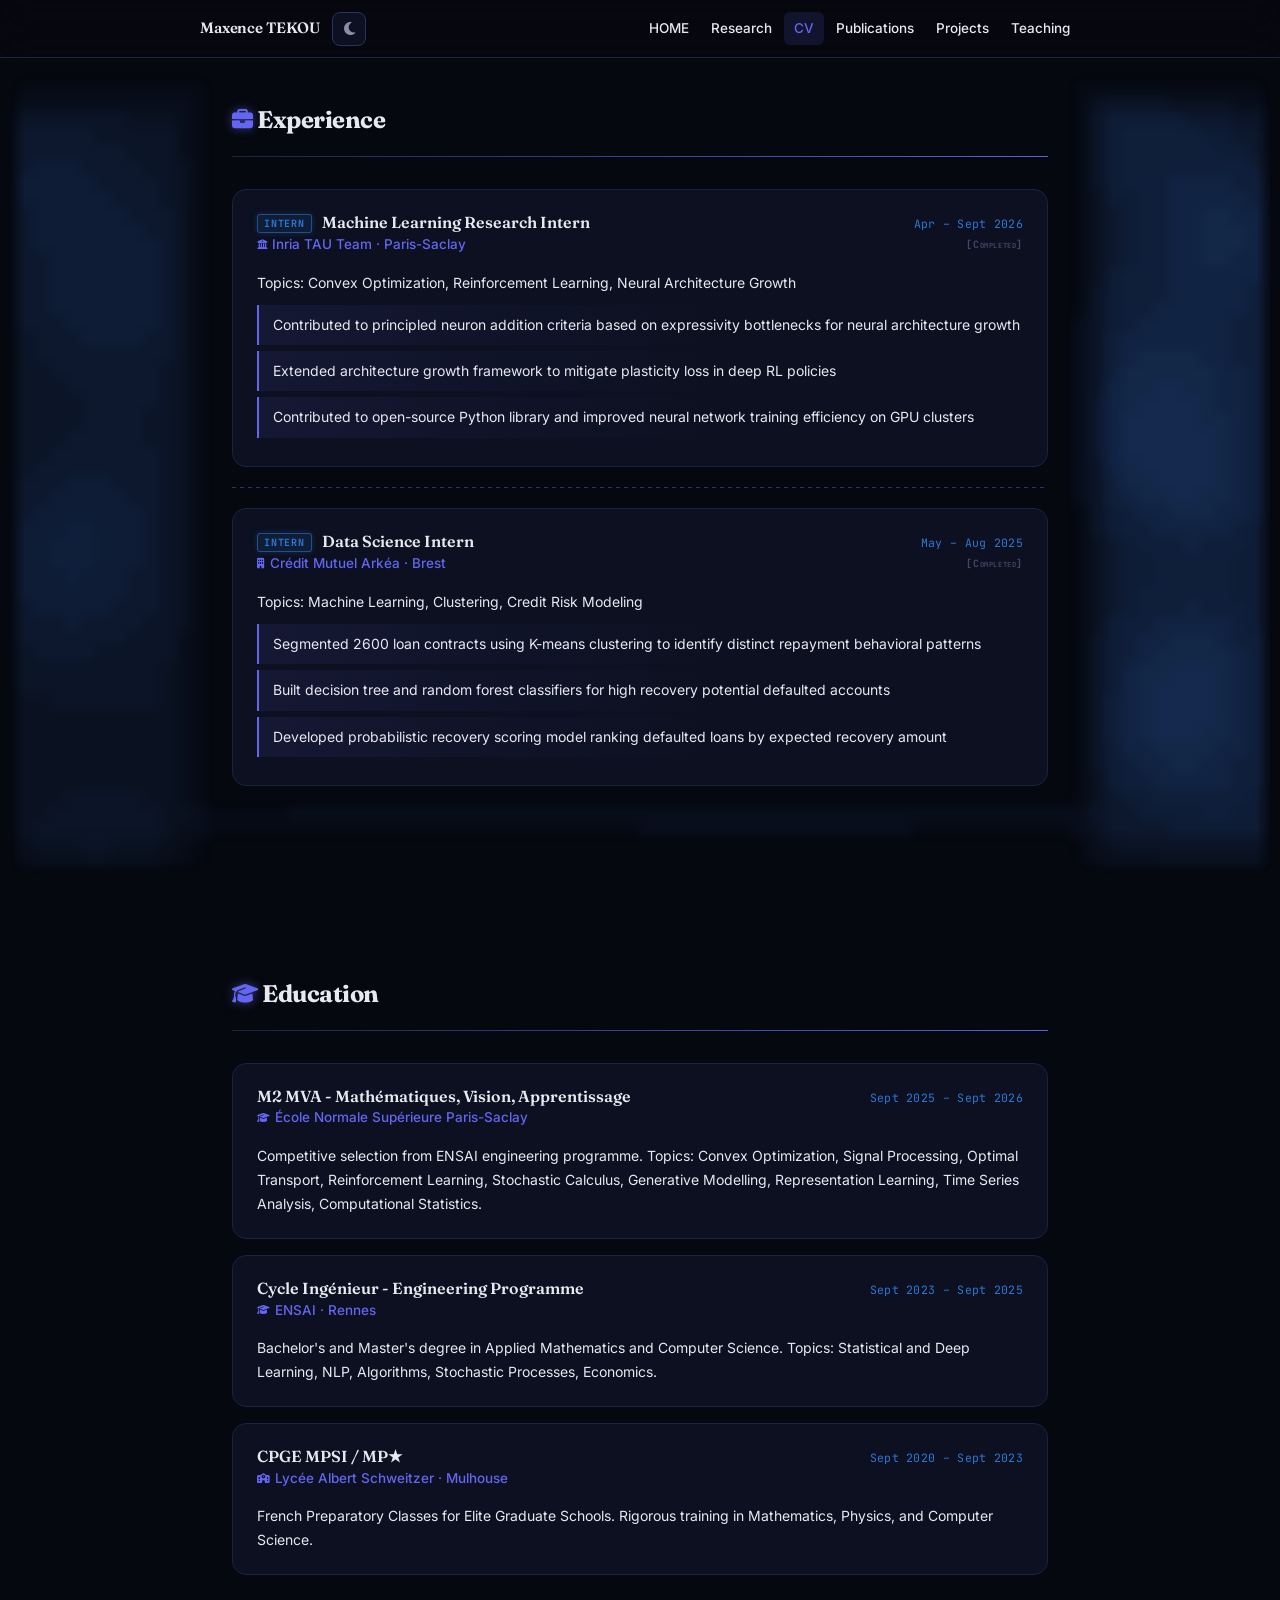
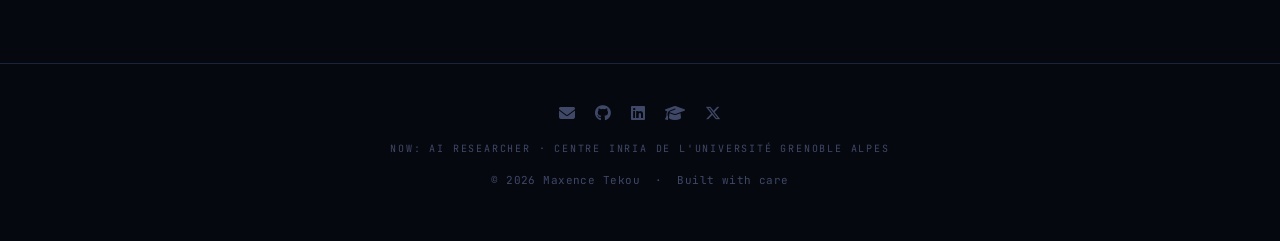
==== docs/cv.html @ ba1645d9 "update my personal website" ====
<!DOCTYPE html>
<html lang="en" data-theme="dark">

<head>
  <script>
    (function(){
      var saved = localStorage.getItem('theme') || 'dark';
      document.documentElement.setAttribute('data-theme', saved);
    })();
  </script>
  <meta charset="UTF-8">
  <meta name="viewport" content="width=device-width, initial-scale=1.0">
  <title>CV - Maxence TEKOU</title>

  <link rel="preconnect" href="https://fonts.googleapis.com">
  <link rel="preconnect" href="https://fonts.gstatic.com" crossorigin>
  <link href="https://fonts.googleapis.com/css2?family=Fraunces:opsz,wght@9..144,100..900&family=Inter:wght@300..700&family=Lora:ital,wght@0,400..700;1,400..700&family=JetBrains+Mono:wght@400;500&display=swap" rel="stylesheet">
  <link rel="stylesheet" href="https://cdnjs.cloudflare.com/ajax/libs/font-awesome/6.5.1/css/all.min.css">
  <link rel="stylesheet" href="styles.css">
</head>

<body>

  <div id="progress-bar"></div>
  <canvas id="bg-canvas"></canvas>

  <nav class="topnav">
    <div class="nav-left">
      <a href="index.html" class="nav-brand">Maxence TEKOU</a>
      <button id="theme-toggle" aria-label="Toggle theme">
        <i class="fa-solid fa-moon icon-moon"></i>
        <i class="fa-solid fa-sun  icon-sun"></i>
      </button>
    </div>
    <div class="nav-links">
      <a href="index.html">HOME</a>
      <a href="research.html">Research</a>
      <a href="cv.html">CV</a>
      <a href="publications.html">Publications</a>
      <!-- <a href="talks.html">Talks</a> -->
      <a href="projects.html">Projects</a>
      <a href="teaching.html">Teaching</a>
    </div>
  </nav>

  <div class="container">

    <!-- ===== Experience ===== -->
    <div class="page-header reveal">
      <div class="section-header">
        <h2><i class="fa-solid fa-briefcase fa-sm"></i> Experience</h2>
      </div>
    </div>

    <section>
      <div class="item reveal reveal-d1">
        <div class="item-header">
          <div>
            <div class="item-title"><span class="role-tag intern">Intern</span> Machine Learning Research Intern</div>
            <div class="item-subtitle"><i class="fa-solid fa-building-columns fa-xs"></i> Inria TAU Team · Paris-Saclay</div>
          </div>
          <div>
            <div class="item-date">Apr – Sept 2026</div>
            <div class="phase">[Completed]</div>
          </div>
        </div>
        <div class="item-description">
          Topics: Convex Optimization, Reinforcement Learning, Neural Architecture Growth
          <ul style="margin-top: 10px;">
            <li>Contributed to principled neuron addition criteria based on expressivity bottlenecks for neural architecture growth</li>
            <li>Extended architecture growth framework to mitigate plasticity loss in deep RL policies</li>
            <li>Contributed to open-source Python library and improved neural network training efficiency on GPU clusters</li>
          </ul>
        </div>
      </div>

      <div class="dashed-divider"></div>

      <div class="item reveal reveal-d2">
        <div class="item-header">
          <div>
            <div class="item-title"><span class="role-tag intern">Intern</span> Data Science Intern</div>
            <div class="item-subtitle"><i class="fa-solid fa-building fa-xs"></i> Crédit Mutuel Arkéa · Brest</div>
          </div>
          <div>
            <div class="item-date">May – Aug 2025</div>
            <div class="phase">[Completed]</div>
          </div>
        </div>
        <div class="item-description">
          Topics: Machine Learning, Clustering, Credit Risk Modeling
          <ul style="margin-top: 10px;">
            <li>Segmented 2600 loan contracts using K-means clustering to identify distinct repayment behavioral patterns</li>
            <li>Built decision tree and random forest classifiers for high recovery potential defaulted accounts</li>
            <li>Developed probabilistic recovery scoring model ranking defaulted loans by expected recovery amount</li>
          </ul>
        </div>
      </div>
    </section>

    <!-- ===== Education ===== -->
    <div class="page-header reveal" style="margin-top: 48px;">
      <div class="section-header">
        <h2><i class="fa-solid fa-graduation-cap fa-sm"></i> Education</h2>
      </div>
    </div>

    <section>
      <div class="item reveal reveal-d1">
        <div class="item-header">
          <div>
            <div class="item-title">M2 MVA - Mathématiques, Vision, Apprentissage</div>
            <div class="item-subtitle"><i class="fa-solid fa-graduation-cap fa-xs"></i> École Normale Supérieure Paris-Saclay</div>
          </div>
          <div class="item-date">Sept 2025 – Sept 2026</div>
        </div>
        <div class="item-description">
          Competitive selection from ENSAI engineering programme. Topics: Convex Optimization,
          Signal Processing, Optimal Transport, Reinforcement Learning, Stochastic Calculus,
          Generative Modelling, Representation Learning, Time Series Analysis, Computational Statistics.
        </div>
      </div>

      <div class="item reveal reveal-d2">
        <div class="item-header">
          <div>
            <div class="item-title">Cycle Ingénieur - Engineering Programme</div>
            <div class="item-subtitle"><i class="fa-solid fa-graduation-cap fa-xs"></i> ENSAI · Rennes</div>
          </div>
          <div class="item-date">Sept 2023 – Sept 2025</div>
        </div>
        <div class="item-description">
          Bachelor's and Master's degree in Applied Mathematics and Computer Science.
          Topics: Statistical and Deep Learning, NLP, Algorithms, Stochastic Processes, Economics.
        </div>
      </div>

      <div class="item reveal reveal-d3">
        <div class="item-header">
          <div>
            <div class="item-title">CPGE MPSI / MP★</div>
            <div class="item-subtitle"><i class="fa-solid fa-school fa-xs"></i> Lycée Albert Schweitzer · Mulhouse</div>
          </div>
          <div class="item-date">Sept 2020 – Sept 2023</div>
        </div>
        <div class="item-description">
          French Preparatory Classes for Elite Graduate Schools.
          Rigorous training in Mathematics, Physics, and Computer Science.
        </div>
      </div>
    </section>

  </div>

  <footer>
    <div class="footer-inner">
      <div class="footer-socials">
        <a href="mailto:tekoumax15@gmail.com" class="footer-social-link" title="Email"><i class="fa-solid fa-envelope"></i></a>
        <a href="https://github.com/maxencelebaron" target="_blank" class="footer-social-link" title="GitHub"><i class="fa-brands fa-github"></i></a>
        <a href="https://linkedin.com/in/pakomaxencetekou" target="_blank" class="footer-social-link" title="LinkedIn"><i class="fa-brands fa-linkedin"></i></a>
        <a href="https://scholar.google.com" target="_blank" class="footer-social-link" title="Scholar"><i class="fa-solid fa-graduation-cap"></i></a>
        <a href="https://x.com/MaxenceT6" target="_blank" class="footer-social-link" title="Twitter / X"><i class="fa-brands fa-x-twitter"></i></a>
      </div>
      <p class="footer-status">now: AI Researcher · Centre Inria de l'Université Grenoble Alpes</p>
      <p class="footer-copy">© 2026 Maxence Tekou &nbsp;·&nbsp; Built with care</p>
    </div>
  </footer>

  <script src="canvas.js"></script>
  <script src="shared.js"></script>
</body>
</html>
---- docs/styles.css ----
/* ===== RESET ===== */
*, *::before, *::after { margin: 0; padding: 0; box-sizing: border-box; }
html { scroll-behavior: smooth; }

/* ===== THEME VARIABLES ===== */
:root {
  --bg:            #06080f;
  --bg-surface:    #0c1020;
  --bg-surface-2:  #121830;
  --border:        #1a2440;
  --border-strong: #263560;
  --text:          #e8e8f0;
  --text-secondary:#8890a8;
  --text-faint:    #404868;
  --blue:          #2e78d4;
  --orange:        #6366f1;
  --beige:         #d49850;
  --highlight:     rgba(99, 102, 241, 0.13);
  --grad: linear-gradient(135deg, #0f3070 0%, #2e78d4 42%, #6366f1 72%, #d49850 100%);
  --transition:    0.25s cubic-bezier(0.4, 0, 0.2, 1);
  --canvas-opacity: 0.92;
}
[data-theme="light"] {
  --bg:            #f7f4ef;
  --bg-surface:    #ffffff;
  --bg-surface-2:  #edeae4;
  --border:        #ddd8cc;
  --border-strong: #c8c0b0;
  --text:          #111018;
  --text-secondary:#4a4658;
  --text-faint:    #9090a0;
  --highlight:     rgba(99, 102, 241, 0.10);
  --canvas-opacity: 0.68;
}

/* ===== BASE ===== */
body {
  font-family: 'Inter Variable', 'Inter', -apple-system, BlinkMacSystemFont, sans-serif;
  background: var(--bg);
  color: var(--text);
  line-height: 1.65;
  font-size: 16px;
  overflow-x: hidden;
  transition: background var(--transition), color var(--transition);
}
a { color: var(--blue); text-decoration: none; transition: color var(--transition); }
a:hover { color: var(--orange); }
h1, h2, h3 {
  font-family: 'Fraunces Variable', 'Fraunces', Georgia, serif;
  letter-spacing: -0.02em;
}
::selection { background: rgba(46, 120, 212, 0.25); color: var(--text); }

/* ===== GRADIENT TEXT ===== */
.gradient-text {
  background: var(--grad);
  -webkit-background-clip: text;
  background-clip: text;
  -webkit-text-fill-color: transparent;
}

/* ===== PROGRESS BAR ===== */
#progress-bar {
  position: fixed;
  top: 0; left: 0;
  height: 2px;
  width: 0%;
  background: var(--grad);
  z-index: 1000;
  transition: width 0.08s linear;
  pointer-events: none;
}

/* ===== CANVAS ===== */
#bg-canvas {
  position: fixed;
  top: 0; left: 0;
  width: 100%; height: 100%;
  z-index: 0;
  pointer-events: none;
  opacity: var(--canvas-opacity);
  transition: opacity var(--transition);
  mask-image: linear-gradient(to bottom,
    transparent 0px,
    black 90px,
    black calc(100% - 72px),
    transparent 100%
  );
  -webkit-mask-image: linear-gradient(to bottom,
    transparent 0px,
    black 90px,
    black calc(100% - 72px),
    transparent 100%
  );
}

/* ===== NAVIGATION ===== */
.topnav {
  position: fixed;
  top: 0; left: 0; right: 0;
  z-index: 500;
  height: 58px;
  display: flex;
  align-items: center;
  justify-content: space-between;
  padding: 0 max(24px, calc((100% - 880px) / 2));
  background: rgba(8, 8, 15, 0.82);
  backdrop-filter: blur(18px);
  -webkit-backdrop-filter: blur(18px);
  border-bottom: 1px solid var(--border);
  transition: background var(--transition), border-color var(--transition);
}
[data-theme="light"] .topnav {
  background: rgba(244, 244, 252, 0.88);
}
.nav-brand {
  font-family: 'Fraunces Variable', 'Fraunces', Georgia, serif;
  font-weight: 600;
  font-size: 15px;
  color: var(--text);
  letter-spacing: -0.01em;
  text-decoration: none;
}
.nav-left {
  display: flex;
  align-items: center;
  gap: 12px;
}
.nav-links {
  display: flex;
  align-items: center;
  gap: 2px;
}
.nav-links a {
  font-family: 'Inter Variable', 'Inter', sans-serif;
  color: var(--text);
  font-size: 13.5px;
  font-weight: 500;
  padding: 5px 10px;
  border-radius: 6px;
  transition: color var(--transition), background-color var(--transition);
}
.nav-links a:hover { color: var(--text); background-color: var(--bg-surface-2); }
.nav-links a.active { color: var(--orange); background-color: var(--highlight); }
.nav-links a:hover.nav-cta,
.nav-links a.nav-cta:hover { background: var(--grad); background-color: transparent; color: #fff !important; }
.nav-cta {
  margin-left: auto;
  padding: 0.38rem 0.85rem !important;
  border-radius: 999px !important;
  background: var(--grad);
  color: #fff !important;
  font-weight: 600;
  font-size: 0.78rem;
  font-family: 'Inter Variable', 'Inter', sans-serif;
  display: inline-flex;
  align-items: center;
  gap: 0.5rem;
  box-shadow: 0 4px 14px rgba(46, 120, 212, 0.25);
  text-decoration: none;
  white-space: nowrap;
  transition: transform var(--transition);
}
.nav-cta:hover { transform: translateY(-1px); }

#theme-toggle {
  background: var(--bg-surface);
  border: 1px solid var(--border-strong);
  color: var(--text-secondary);
  cursor: pointer;
  width: 34px;
  height: 34px;
  border-radius: 8px;
  font-size: 15px;
  display: flex; align-items: center; justify-content: center;
  transition: all var(--transition);
  flex-shrink: 0;
}
#theme-toggle:hover { border-color: var(--orange); color: var(--text); }
[data-theme="dark"]  #theme-toggle .icon-sun  { display: none; }
[data-theme="dark"]  #theme-toggle .icon-moon { display: block; }
[data-theme="light"] #theme-toggle .icon-moon { display: none; }
[data-theme="light"] #theme-toggle .icon-sun  { display: block; }

/* ===== LAYOUT ===== */
.container {
  max-width: 880px;
  margin: 0 auto;
  padding: 0 32px;
  position: relative;
  z-index: 1;
}

/* ===== HERO ===== */
header {
  padding: 120px 0 80px;
  position: relative;
}

/* Ambient radial glow (dark mode only) */
[data-theme="dark"] header::before {
  content: "";
  position: absolute;
  top: 30px;
  left: -100px;
  width: 750px;
  height: 520px;
  background:
    radial-gradient(ellipse 45% 55% at 22% 38%, rgba(46, 120, 212, 0.11), transparent 70%),
    radial-gradient(ellipse 40% 50% at 72% 58%, rgba(99, 102, 241, 0.08), transparent 70%);
  filter: blur(64px);
  pointer-events: none;
  z-index: 0;
}

/* Two-column hero grid */
.hero-grid {
  display: grid;
  grid-template-columns: 220px 1fr;
  gap: 52px;
  align-items: center;
  position: relative;
  z-index: 1;
}

.hero-photo-col {
  display: flex;
  justify-content: center;
  align-items: center;
}

.hero-photo-wrap {
  width: 190px;
  height: 190px;
  border-radius: 50%;
  overflow: hidden;
  border: 2px solid var(--border-strong);
  box-shadow: 0 0 0 5px var(--bg-surface);
  transition: box-shadow var(--transition);
  flex-shrink: 0;
}
[data-theme="dark"] .hero-photo-wrap {
  box-shadow:
    0 0 0 5px var(--bg-surface),
    0 0 36px rgba(46, 120, 212, 0.32),
    0 0 72px rgba(99, 102, 241, 0.12);
}

.hero-photo {
  width: 100%;
  height: 100%;
  object-fit: cover;
  display: block;
}

.hero-text-col {
  display: flex;
  flex-direction: column;
}

/* Status badge */
.hero-badge {
  display: inline-flex;
  align-items: center;
  gap: 8px;
  padding: 5px 14px;
  border-radius: 999px;
  background: var(--bg-surface);
  border: 1px solid var(--border-strong);
  font-family: 'JetBrains Mono', monospace;
  font-size: 11px;
  color: var(--text-secondary);
  margin-bottom: 18px;
  letter-spacing: 0.03em;
  width: fit-content;
}
[data-theme="dark"] .hero-badge {
  border-color: rgba(46, 120, 212, 0.42);
  box-shadow: 0 0 12px rgba(46, 120, 212, 0.14);
}
.hero-badge .dot {
  width: 7px; height: 7px;
  border-radius: 50%;
  background: var(--blue);
  box-shadow: 0 0 8px var(--blue);
  animation: pulse-dot 2s ease-in-out infinite;
}
@keyframes pulse-dot {
  0%,100% { opacity:1; transform:scale(1); }
  50%      { opacity:0.4; transform:scale(0.75); }
}

/* Hero name */
.hero-title {
  font-family: 'Fraunces Variable', 'Fraunces', Georgia, serif;
  font-size: clamp(1.75rem, 3.4vw, 2.7rem);
  font-weight: 700;
  line-height: 1.08;
  margin-bottom: 14px;
  letter-spacing: -1.5px;
}
[data-theme="dark"] .hero-title {
  color: #F2FFFD;
  text-shadow:
    0 0 4px rgba(191, 239, 229, 0.55),
    0 0 18px rgba(79, 184, 166, 0.35);
}

/* Role pill */
.role-pill {
  display: inline-block;
  padding: 4px 14px;
  border-radius: 999px;
  border: 1px solid var(--border-strong);
  font-family: 'JetBrains Mono', monospace;
  font-size: 11px;
  color: var(--text-secondary);
  background: var(--bg-surface);
  margin-bottom: 20px;
  width: fit-content;
  letter-spacing: 0.02em;
}
[data-theme="dark"] .role-pill {
  border-color: rgba(212, 152, 80, 0.38);
  color: var(--beige);
}

/* Bio — serif for elegance */
.hero-bio {
  font-family: 'Lora', Georgia, serif;
  font-size: 15.5px;
  color: var(--text);
  line-height: 1.84;
  margin-bottom: 22px;
}
.hero-bio strong {
  font-weight: 600;
  color: var(--blue);
}
[data-theme="dark"] .hero-bio strong {
  color: var(--blue);
}

/* Inline contact row */
.hero-contact-row {
  display: flex;
  align-items: center;
  gap: 10px;
  flex-wrap: wrap;
  margin-bottom: 26px;
  font-family: 'Inter Variable', 'Inter', sans-serif;
  font-size: 13.5px;
}
.hero-contact-link {
  color: var(--text-secondary);
  display: inline-flex;
  align-items: center;
  gap: 5px;
  transition: color var(--transition), text-shadow var(--transition);
}
.hero-contact-link:hover { color: var(--blue); }
[data-theme="dark"] .hero-contact-link:hover {
  text-shadow: 0 0 6px rgba(46, 120, 212, 0.50);
}
.dot-sep {
  color: var(--text-faint);
  user-select: none;
}

/* CTA buttons + inline social links */
.hero-links {
  display: flex;
  align-items: center;
  gap: 10px;
  flex-wrap: wrap;
}
.hero-links-sep {
  width: 1px;
  height: 28px;
  background: var(--border-strong);
  margin: 0 4px;
  flex-shrink: 0;
}
.hero-social-link {
  display: inline-flex;
  align-items: center;
  justify-content: center;
  width: 36px;
  height: 36px;
  border-radius: 8px;
  color: var(--text-secondary);
  font-size: 15px;
  transition: all var(--transition);
}
.hero-social-link:hover {
  color: var(--blue);
  background: rgba(46, 120, 212, 0.10);
}
[data-theme="dark"] .hero-social-link:hover {
  text-shadow: 0 0 8px rgba(46, 120, 212, 0.50);
}
.hero-links a {
  display: inline-flex;
  align-items: center;
  gap: 7px;
  padding: 9px 18px;
  border-radius: 10px;
  font-size: 13.5px;
  font-weight: 500;
  transition: all var(--transition);
}
.btn-primary {
  background: var(--grad);
  color: #fff !important;
  box-shadow: 0 4px 18px rgba(46, 120, 212, 0.22);
}
.btn-primary:hover { transform: translateY(-2px); box-shadow: 0 8px 26px rgba(46, 120, 212, 0.35); }
.btn-ghost {
  background: var(--bg-surface);
  border: 1px solid var(--border-strong);
  color: var(--text-secondary) !important;
}
.btn-ghost:hover { border-color: var(--orange); color: var(--text) !important; background: var(--bg-surface-2); }

/* ===== BIO PROSE LINKS ===== */
.item-description a {
  text-decoration: underline;
  text-underline-offset: 3px;
  text-decoration-thickness: 1px;
}

/* ===== BIO LOGOS ===== */
.bio-logos {
  margin-top: 16px;
  display: flex;
  align-items: center;
  gap: 8px;
  flex-wrap: wrap;
  opacity: 0.70;
}
.bio-logos img {
  height: 36px;
  width: auto;
  border-radius: 4px;
}

/* ===== QUOTE BLOCK ===== */
.hero-quote-section {
  max-width: 560px;
  margin: 0 auto;
  padding: 0 0 20px;
  margin-top: -24px;
  display: flex;
  flex-direction: column;
  align-items: center;
}
.hero-quote-text {
  width: 100%;
  margin: 0;
  padding: 10px 16px;
  border-radius: 10px;
  border: 1px solid rgba(127, 184, 173, 0.28);
  background: linear-gradient(135deg, rgba(168, 197, 191, 0.12), rgba(168, 197, 191, 0.02));
  color: var(--text);
  font-family: 'Lora', Georgia, serif;
  font-size: 18px;
  font-style: italic;
  font-weight: 600;
  line-height: 1.35;
  text-align: center;
  letter-spacing: 0.002em;
}
.hero-quote-author {
  display: inline;
  margin-left: 8px;
  color: var(--text-secondary);
  font-family: 'Lora', Georgia, serif;
  font-size: 0.92em;
  font-style: italic;
  font-weight: 500;
  opacity: 0.9;
}

/* ===== HOME SECTIONS (Lars-style two-column teasers) ===== */
.home-section {
  display: grid;
  grid-template-columns: 200px 1fr;
  gap: 48px;
  align-items: start;
  border-top: 1px solid var(--border);
  padding: 64px 0;
}
.section-eyebrow {
  font-family: 'JetBrains Mono', monospace;
  font-size: 11px;
  letter-spacing: 0.25em;
  text-transform: uppercase;
  color: var(--orange);
  margin-bottom: 8px;
}
[data-theme="dark"] .section-eyebrow { text-shadow: 0 0 8px rgba(99, 102, 241, 0.45); }
.home-section-title {
  font-family: 'Fraunces Variable', 'Fraunces', Georgia, serif;
  font-size: 20px;
  font-weight: 700;
  color: var(--text);
  margin-bottom: 10px;
  letter-spacing: -0.02em;
}
.home-section-link {
  font-family: 'JetBrains Mono', monospace;
  font-size: 11.5px;
  color: var(--text-faint);
  transition: color var(--transition);
}
.home-section-link:hover { color: var(--orange); }
.home-pub { padding: 12px 0; }
.home-pub-title {
  font-family: 'Fraunces Variable', 'Fraunces', Georgia, serif;
  font-size: 14.5px;
  font-weight: 600;
  color: var(--text);
  line-height: 1.4;
  margin-bottom: 5px;
}
.home-pub-meta {
  font-size: 12.5px;
  color: var(--text-secondary);
  line-height: 1.5;
}
.home-exp { padding: 12px 0; }
.home-exp-role {
  font-family: 'Fraunces Variable', 'Fraunces', Georgia, serif;
  font-size: 15px;
  font-weight: 600;
  color: var(--text);
  margin-bottom: 5px;
}
.home-exp-org {
  font-size: 13px;
  color: var(--orange);
  margin-bottom: 3px;
  display: flex;
  align-items: center;
  gap: 5px;
}
.home-exp-date {
  font-family: 'JetBrains Mono', monospace;
  font-size: 11px;
  color: var(--blue);
  display: flex;
  align-items: center;
  gap: 6px;
}
@media (max-width: 700px) {
  .home-section { grid-template-columns: 1fr; gap: 20px; padding: 48px 0; }
}

/* ===== PAGE HEADER (section pages) ===== */
.page-header {
  padding: 100px 0 0;
}
.page-header + .page-header {
  padding-top: 0;
}

/* ===== SECTIONS ===== */
section { margin-bottom: 88px; }

.section-header {
  position: relative;
  display: flex;
  align-items: center;
  gap: 14px;
  margin-bottom: 32px;
  padding-bottom: 16px;
  border-bottom: 1px solid var(--border);
}
/* Shimmer overlay on the divider line */
.section-header::after {
  content: "";
  position: absolute;
  bottom: -1px;
  left: 0;
  width: 100%;
  height: 1px;
  background: linear-gradient(90deg, transparent 0%, var(--orange) 50%, transparent 100%);
  background-size: 220% 100%;
  animation: title-shimmer 6s ease-in-out infinite;
}
@keyframes title-shimmer {
  0%   { background-position: -110% 0; }
  50%  { background-position:  110% 0; }
  100% { background-position: -110% 0; }
}

.section-tag {
  font-family: 'JetBrains Mono', monospace;
  font-size: 12px;
  letter-spacing: 0.25em;
  text-transform: uppercase;
  color: var(--orange);
  padding: 3px 9px;
  border-radius: 4px;
  background: rgba(99, 102, 241, 0.10);
  border: 1px solid rgba(99, 102, 241, 0.28);
}
[data-theme="dark"] .section-tag {
  text-shadow: 0 0 8px rgba(99, 102, 241, 0.50);
}

section h2 {
  font-family: 'Fraunces Variable', 'Fraunces', Georgia, serif;
  font-size: 24px;
  font-weight: 600;
  color: var(--text);
}

/* ===== CARDS ===== */
.item {
  margin-bottom: 16px;
  padding: 22px 24px;
  background: var(--bg-surface);
  border: 1px solid var(--border);
  border-radius: 14px;
  transition: border-color var(--transition), background var(--transition), transform var(--transition);
}
.item:hover {
  border-color: var(--border-strong);
  background: var(--bg-surface-2);
  transform: translateY(-1px);
}
.item:last-child { margin-bottom: 0; }

.item-header {
  display: flex;
  justify-content: space-between;
  align-items: baseline;
  margin-bottom: 5px;
  flex-wrap: wrap;
  gap: 8px;
}
.item-title {
  font-family: 'Fraunces Variable', 'Fraunces', Georgia, serif;
  font-size: 16px;
  font-weight: 600;
  color: var(--text);
  line-height: 1.3;
}
.item-date {
  font-family: 'JetBrains Mono', monospace;
  font-size: 11.5px;
  color: var(--blue);
  letter-spacing: 0.3px;
  white-space: nowrap;
}
.item-date.pending { color: var(--beige); }
.item-subtitle {
  font-size: 13.5px;
  color: var(--orange);
  margin-bottom: 10px;
  font-weight: 500;
  display: flex;
  align-items: center;
  gap: 5px;
}
.item-description {
  color: var(--text);
  font-size: 14px;
  line-height: 1.72;
}
.item-description ul {
  list-style: none;
  padding-left: 0;
  margin: 12px 0 0;
}
.item-description li {
  border-left: 2px solid var(--orange);
  background: linear-gradient(to right, rgba(99, 102, 241, 0.06) 0%, transparent 60%);
  padding: 9px 0 9px 14px;
  margin: 6px 0;
  font-size: 14px;
  line-height: 1.6;
  color: var(--text);
}
[data-theme="dark"] .item-description li {
  background: linear-gradient(to right, rgba(99, 102, 241, 0.09) 0%, transparent 60%);
}
.item-description strong { color: var(--text); font-weight: 600; }
.item-description li p { font-size: 14px; color: var(--text); line-height: 1.65; margin-top: 4px; }

.bullet-lists-row {
  display: flex;
  gap: 64px;
  flex-wrap: wrap;
  align-items: flex-start;
}
.bullet-lists-row > ul {
  margin-top: 0;
}
.item-description ul.bullet-list {
  list-style: disc;
  padding-left: 22px;
}
.item-description ul.bullet-list li {
  border-left: none;
  background: none;
  padding: 4px 0;
  line-height: 0.7;
}
.item-description ul.bullet-list li::marker {
  color: var(--orange);
}

/* ===== DASHED DIVIDER ===== */
.dashed-divider {
  margin: 20px 0;
  height: 1px;
  background-image: linear-gradient(to right, var(--orange) 50%, transparent 50%);
  background-size: 8px 1px;
  background-repeat: repeat-x;
  opacity: 0.45;
}

/* ===== ROLE TAGS ===== */
.role-tag {
  display: inline-block;
  font-family: 'JetBrains Mono', monospace;
  font-size: 10px;
  font-weight: 700;
  letter-spacing: 0.08em;
  text-transform: uppercase;
  padding: 2px 6px;
  border-radius: 3px;
  margin-right: 7px;
  vertical-align: middle;
}
.role-tag.intern {
  background: rgba(46, 120, 212, 0.12);
  border: 0.5px solid rgba(46, 120, 212, 0.55);
  color: var(--blue);
}
[data-theme="dark"] .role-tag.intern {
  box-shadow: 0 0 6px rgba(46, 120, 212, 0.25);
}

/* ===== PHASE TAG ===== */
.phase {
  font-family: 'JetBrains Mono', monospace;
  font-size: 10px;
  font-weight: 700;
  font-variant: small-caps;
  letter-spacing: 0.06em;
  color: var(--text-faint);
  margin-top: 3px;
  text-align: right;
}

/* ===== SECTION H2 ICON ===== */
section h2 i,
.section-header h2 i {
  color: var(--orange);
}
[data-theme="dark"] section h2 i,
[data-theme="dark"] .section-header h2 i {
  text-shadow: 0 0 10px rgba(99, 102, 241, 0.55);
}

/* ===== TAGS / SKILLS ===== */
.skill-group { margin-bottom: 22px; }
.skill-group:last-child { margin-bottom: 0; }
.skill-label {
  font-family: 'JetBrains Mono', monospace;
  font-size: 10.5px;
  letter-spacing: 0.1em;
  text-transform: uppercase;
  color: var(--text-faint);
  margin-bottom: 10px;
  display: flex;
  align-items: center;
  gap: 6px;
}
[data-theme="dark"] .skill-label i {
  text-shadow: 0 0 8px var(--orange);
}
.tags { display: flex; flex-wrap: wrap; gap: 7px; }
.tag {
  background: var(--bg);
  border: 1px solid var(--border);
  color: var(--text-secondary);
  padding: 4px 11px;
  border-radius: 999px;
  font-size: 12.5px;
  transition: all var(--transition);
  cursor: default;
}
.tag:hover { border-color: var(--orange); color: var(--orange); background: rgba(99, 102, 241, 0.06); }

/* ===== HIGHLIGHT (Lars-style animated) ===== */
.hl {
  display: inline-block;
  padding: 0.02em 0.35em;
  border-radius: 0.4em;
  font-weight: 600;
  color: var(--text);
  background: linear-gradient(
    100deg,
    hsla(var(--hue, 22), 75%, 60%, 0) 0%,
    hsla(var(--hue, 22), 75%, 60%, 0.28) 4%,
    hsla(var(--hue, 22), 75%, 55%, 0.20) 96%,
    hsla(var(--hue, 22), 75%, 60%, 0) 100%
  );
  rotate: var(--tilt, -1deg);
  animation: hl-drift 7s ease-in-out infinite;
  animation-delay: var(--drift, 0s);
}
.hl:hover { animation: hl-wiggle 0.4s ease-in-out; }
@keyframes hl-drift {
  0%, 100% { translate: 0 0; }
  50%       { translate: 0 -2px; }
}
@keyframes hl-wiggle {
  0%, 100% { rotate: var(--tilt, -1deg); }
  25%      { rotate: calc(var(--tilt, -1deg) + 3deg); }
  75%      { rotate: calc(var(--tilt, -1deg) - 3deg); }
}
@media (prefers-reduced-motion: reduce) {
  .hl, .hl:hover { animation: none; }
}

/* ===== BADGES (publications) ===== */
.badges { display: flex; flex-wrap: wrap; gap: 5px; margin-top: 8px; }
.badge {
  display: inline-block;
  font-size: 11.5px;
  font-weight: 600;
  padding: 2px 7px;
  border-radius: 3px;
  border: 0.5px solid;
}
.badge.venue {
  background: rgba(46, 120, 212, 0.10);
  border-color: rgba(46, 120, 212, 0.70);
  color: var(--blue);
}
[data-theme="dark"] .badge.venue {
  box-shadow: 0 0 8px rgba(46, 120, 212, 0.28);
}
.badge.status {
  background: rgba(212, 152, 80, 0.10);
  border-color: rgba(212, 152, 80, 0.55);
  color: var(--beige);
}

/* ===== CONTACT ===== */
.contact-links { display: flex; gap: 10px; flex-wrap: wrap; }
.contact-links a {
  display: inline-flex;
  align-items: center;
  gap: 7px;
  padding: 10px 16px;
  border-radius: 10px;
  font-size: 13.5px;
  font-weight: 500;
  background: var(--bg-surface);
  border: 1px solid var(--border);
  color: var(--text-secondary);
  transition: all var(--transition);
}
.contact-links a:hover {
  border-color: var(--blue);
  color: var(--blue);
  background: rgba(46, 120, 212, 0.08);
  transform: translateY(-1px);
}
[data-theme="dark"] .contact-links a:hover {
  text-shadow: 0 0 6px rgba(46, 120, 212, 0.45);
}

/* ===== PLACEHOLDER ===== */
.placeholder {
  padding: 44px 24px;
  background: var(--bg-surface);
  border: 1px dashed var(--border-strong);
  border-radius: 14px;
  text-align: center;
  color: var(--text-faint);
  font-size: 14px;
}
.placeholder i { font-size: 22px; margin-bottom: 12px; display: block; }

/* ===== FOOTER ===== */
footer {
  border-top: 1px solid var(--border);
}
.footer-inner {
  max-width: 880px;
  margin: 0 auto;
  padding: 36px 32px 52px;
  display: flex;
  flex-direction: column;
  align-items: center;
  gap: 14px;
}
.footer-socials {
  display: flex;
  align-items: center;
  gap: 20px;
}
.footer-social-link {
  color: var(--text-faint);
  font-size: 16px;
  transition: color var(--transition);
}
.footer-social-link:hover { color: var(--orange); }
[data-theme="dark"] .footer-social-link:hover {
  text-shadow: 0 0 8px rgba(99, 102, 241, 0.45);
}
.footer-status {
  font-family: 'JetBrains Mono', monospace;
  font-size: 10px;
  letter-spacing: 0.18em;
  text-transform: uppercase;
  color: var(--text-faint);
  text-align: center;
}
.footer-copy {
  font-family: 'JetBrains Mono', monospace;
  font-size: 11px;
  color: var(--text-faint);
  letter-spacing: 0.04em;
  text-align: center;
}

/* ===== REVEAL ===== */
.reveal {
  opacity: 0;
  transform: translateY(18px);
  transition: opacity 0.65s ease, transform 0.65s ease;
}
.reveal.visible { opacity: 1; transform: none; }
.reveal-d1 { transition-delay: 0.1s; }
.reveal-d2 { transition-delay: 0.2s; }
.reveal-d3 { transition-delay: 0.3s; }

/* ===== RESPONSIVE ===== */
@media (max-width: 700px) {
  .container { padding: 0 20px; }
  header { padding: 96px 0 60px; }
  .hero-grid {
    grid-template-columns: 1fr;
    gap: 32px;
    text-align: center;
  }
  .hero-photo-col { justify-content: center; }
  .hero-photo-wrap { width: 150px; height: 150px; }
  .hero-title { font-size: 2rem; letter-spacing: -1px; }
  .hero-badge, .role-pill { margin-left: auto; margin-right: auto; }
  .hero-links { justify-content: center; }
  .nav-links { display: none; }
  .item { padding: 18px; }
}
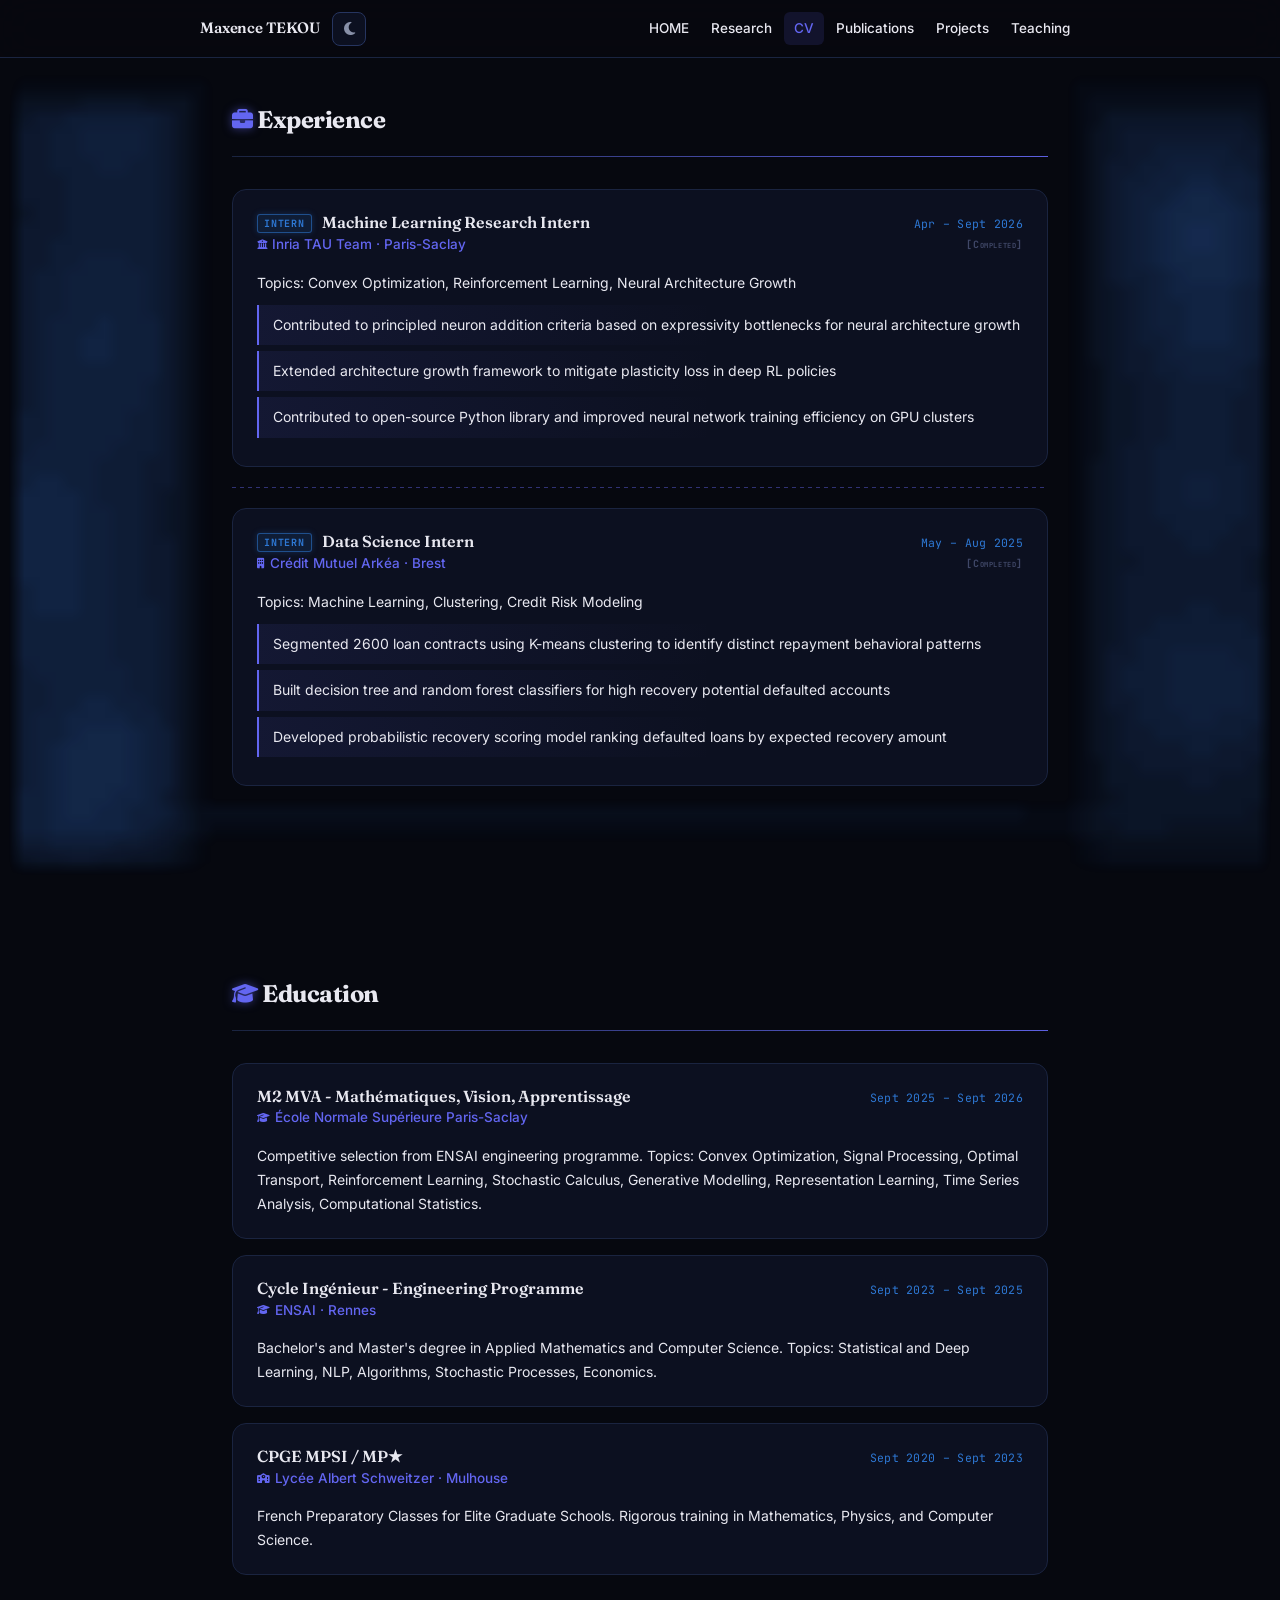
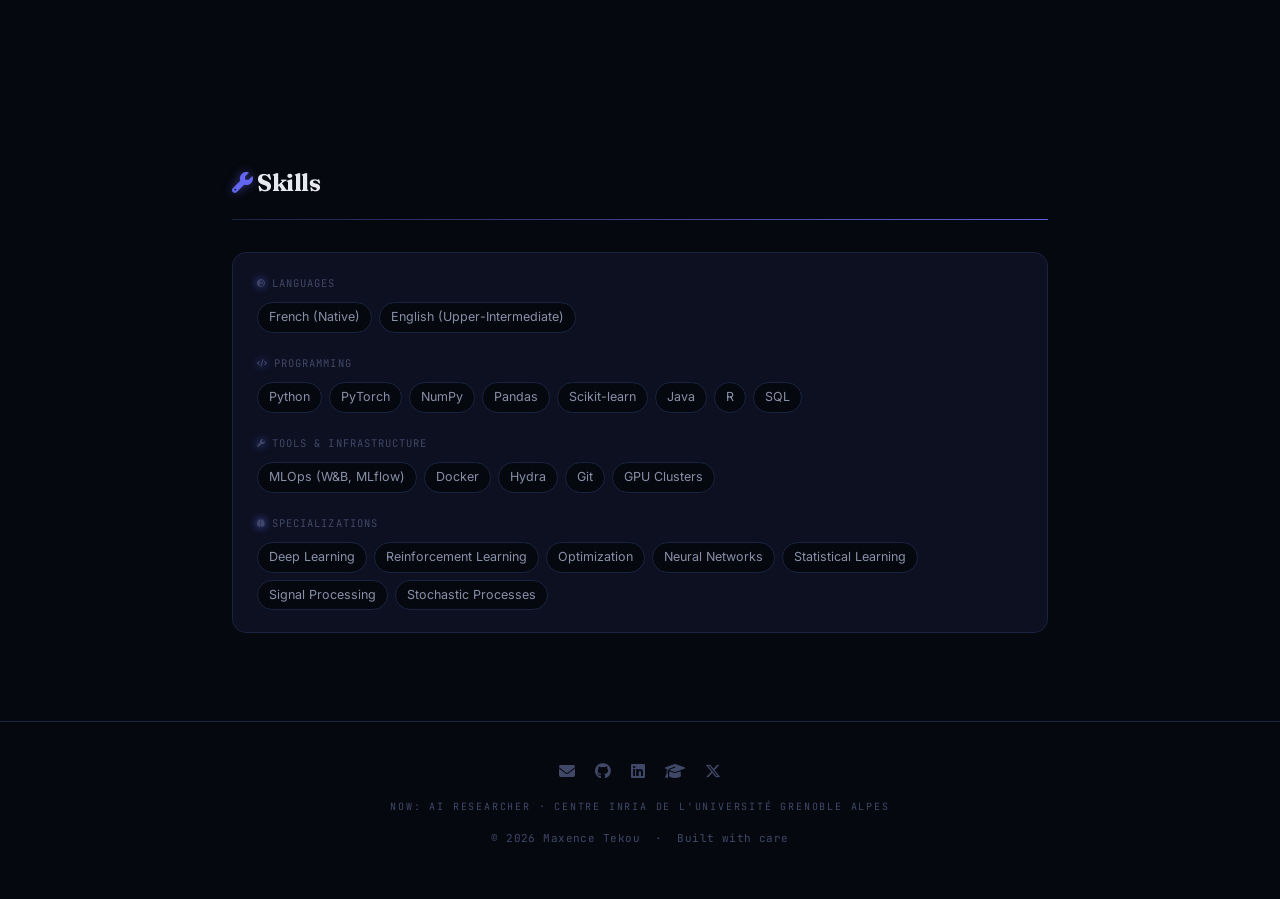
==== commit 9a957754: "fix: delete the neurips paper under review from the publication page" ====
--- a/docs/cv.html
+++ b/docs/cv.html
@@ -150,6 +150,60 @@
       </div>
     </section>
 
+    <!-- ===== Skills ===== -->
+    <div class="page-header reveal" style="margin-top: 48px;">
+      <div class="section-header">
+        <h2><i class="fa-solid fa-wrench fa-sm"></i> Skills</h2>
+      </div>
+    </div>
+
+    <section>
+      <div class="item reveal reveal-d1">
+        <div class="skill-group">
+          <div class="skill-label"><i class="fa-solid fa-earth-europe fa-xs"></i> Languages</div>
+          <div class="tags">
+            <span class="tag">French (Native)</span>
+            <span class="tag">English (Upper-Intermediate)</span>
+          </div>
+        </div>
+        <div class="skill-group">
+          <div class="skill-label"><i class="fa-solid fa-code fa-xs"></i> Programming</div>
+          <div class="tags">
+            <span class="tag">Python</span>
+            <span class="tag">PyTorch</span>
+            <span class="tag">NumPy</span>
+            <span class="tag">Pandas</span>
+            <span class="tag">Scikit-learn</span>
+            <span class="tag">Java</span>
+            <span class="tag">R</span>
+            <span class="tag">SQL</span>
+          </div>
+        </div>
+        <div class="skill-group">
+          <div class="skill-label"><i class="fa-solid fa-wrench fa-xs"></i> Tools & Infrastructure</div>
+          <div class="tags">
+            <span class="tag">MLOps (W&B, MLflow)</span>
+            <span class="tag">Docker</span>
+            <span class="tag">Hydra</span>
+            <span class="tag">Git</span>
+            <span class="tag">GPU Clusters</span>
+          </div>
+        </div>
+        <div class="skill-group">
+          <div class="skill-label"><i class="fa-solid fa-brain fa-xs"></i> Specializations</div>
+          <div class="tags">
+            <span class="tag">Deep Learning</span>
+            <span class="tag">Reinforcement Learning</span>
+            <span class="tag">Optimization</span>
+            <span class="tag">Neural Networks</span>
+            <span class="tag">Statistical Learning</span>
+            <span class="tag">Signal Processing</span>
+            <span class="tag">Stochastic Processes</span>
+          </div>
+        </div>
+      </div>
+    </section>
+
   </div>
 
   <footer>
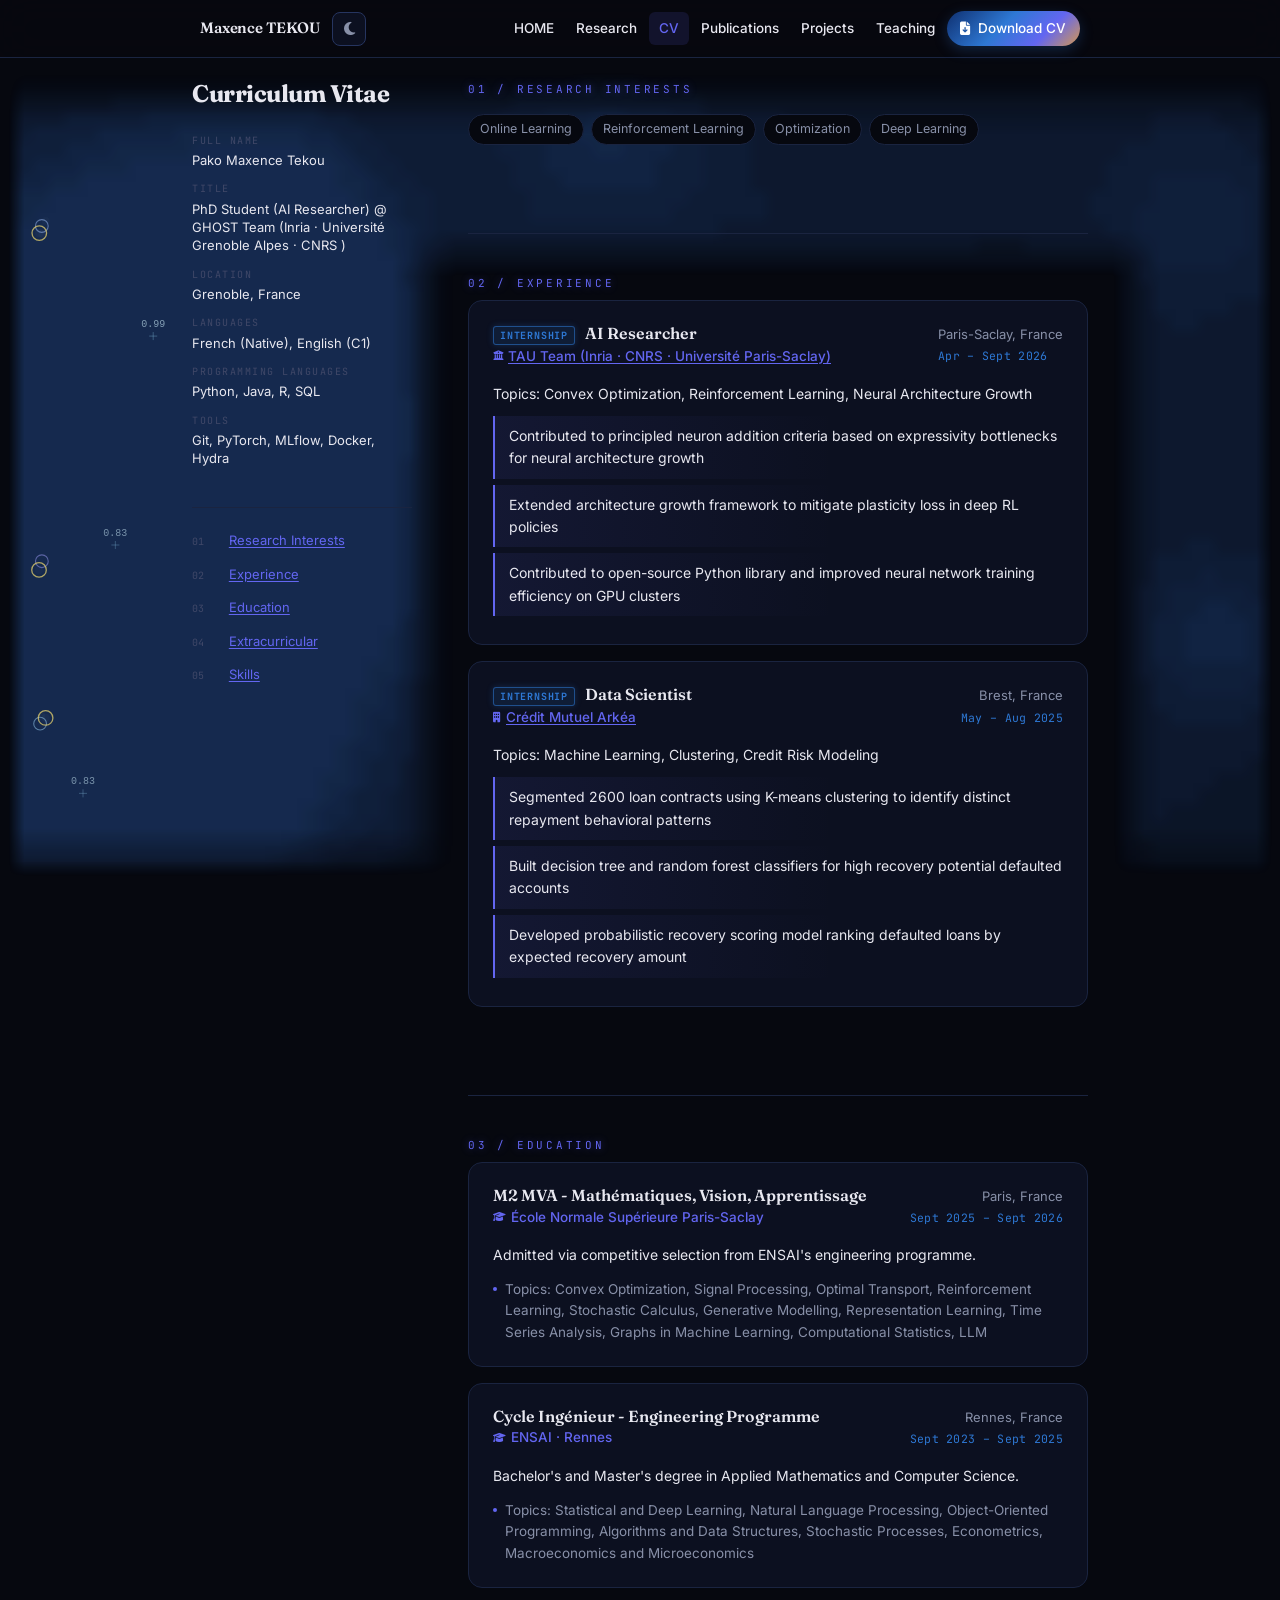
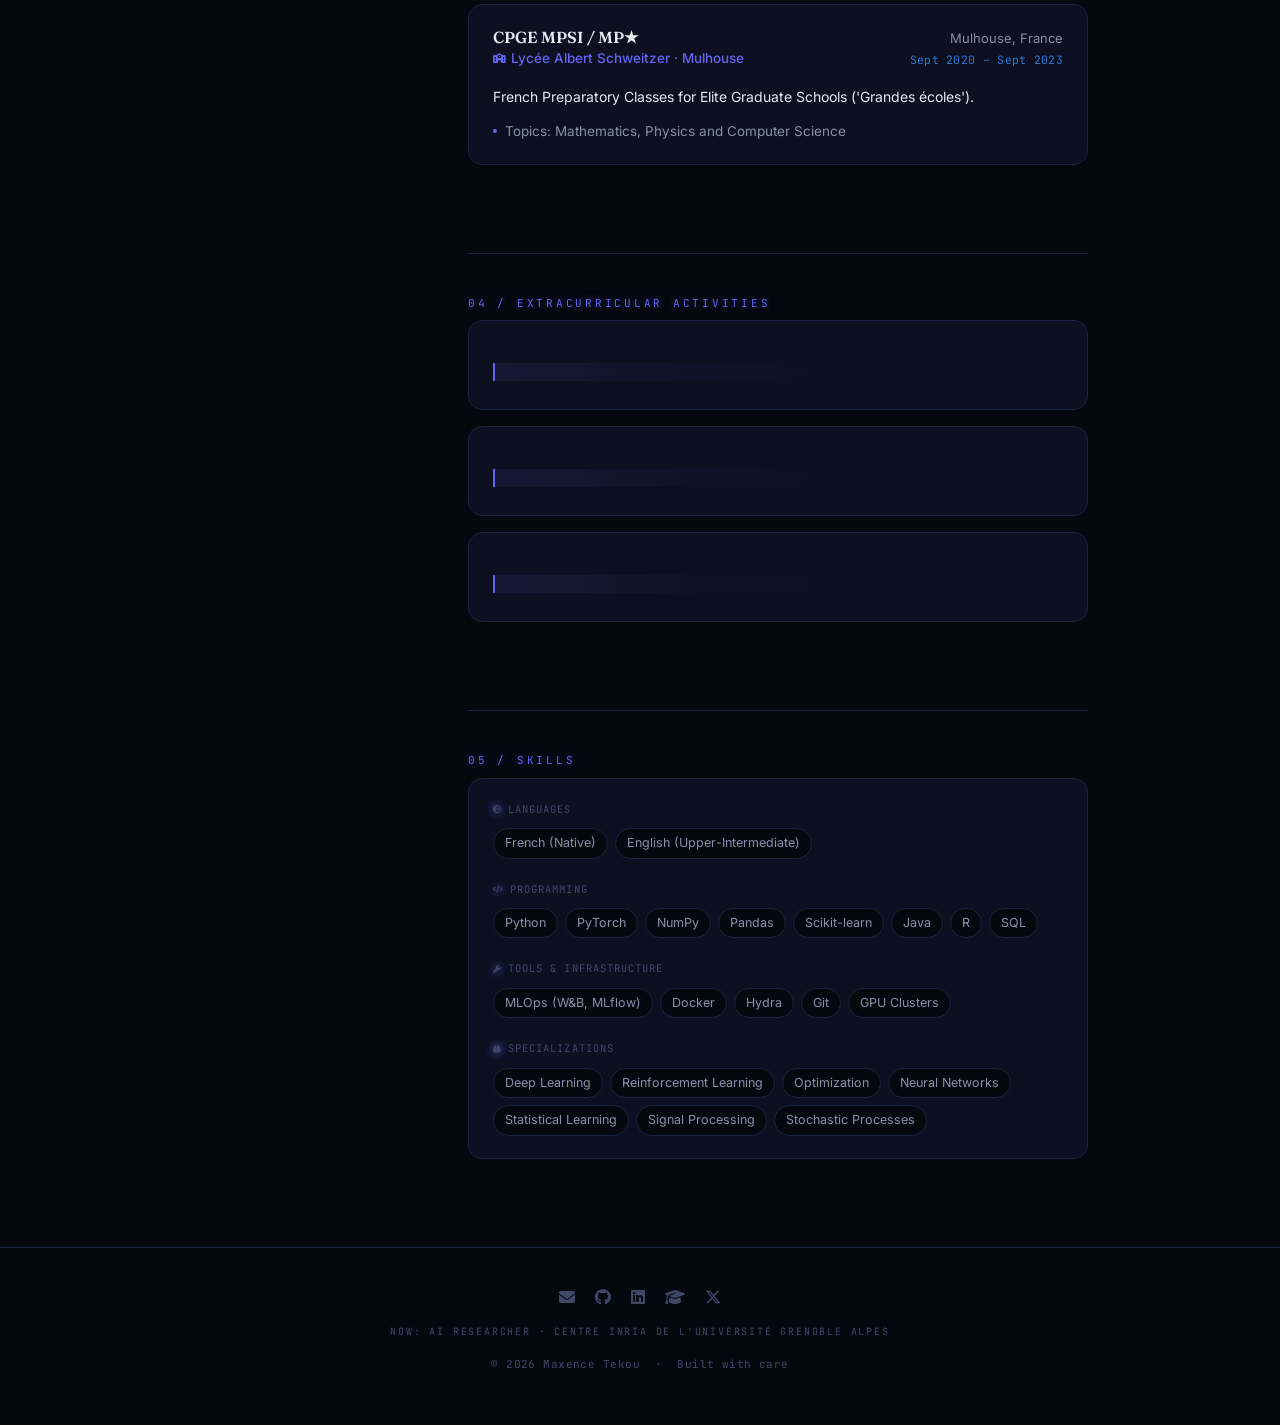
==== commit d1556363: "fix the style of the site on mobile" ====
--- a/docs/cv.html
+++ b/docs/cv.html
@@ -1,4 +1,4 @@
-<!DOCTYPE html>
+﻿<!DOCTYPE html>
 <html lang="en" data-theme="dark">
 
 <head>
@@ -40,13 +40,17 @@
       <!-- <a href="talks.html">Talks</a> -->
       <a href="projects.html">Projects</a>
       <a href="teaching.html">Teaching</a>
+      <a href="CV_PakoMaxence_Tekou.pdf" target="_blank" class="nav-cta"><i class="fa-solid fa-file-arrow-down"></i> Download CV</a>
     </div>
+  <button id="hamburger" class="hamburger" aria-label="Menu" aria-expanded="false">
+    <i class="fa-solid fa-bars"></i>
+  </button>
   </nav>
 
   <div class="container">
 
     <!-- ===== Experience ===== -->
-    <div class="page-header reveal">
+    <!-- <div class="page-header reveal">
       <div class="section-header">
         <h2><i class="fa-solid fa-briefcase fa-sm"></i> Experience</h2>
       </div>
@@ -96,10 +100,10 @@
           </ul>
         </div>
       </div>
-    </section>
+    </section> -->
 
     <!-- ===== Education ===== -->
-    <div class="page-header reveal" style="margin-top: 48px;">
+    <!-- <div class="page-header reveal" style="margin-top: 48px;">
       <div class="section-header">
         <h2><i class="fa-solid fa-graduation-cap fa-sm"></i> Education</h2>
       </div>
@@ -148,10 +152,10 @@
           Rigorous training in Mathematics, Physics, and Computer Science.
         </div>
       </div>
-    </section>
+    </section> -->
 
     <!-- ===== Skills ===== -->
-    <div class="page-header reveal" style="margin-top: 48px;">
+    <!-- <div class="page-header reveal" style="margin-top: 48px;">
       <div class="section-header">
         <h2><i class="fa-solid fa-wrench fa-sm"></i> Skills</h2>
       </div>
@@ -202,7 +206,282 @@
           </div>
         </div>
       </div>
-    </section>
+    </section> -->
+
+    <!-- ===== CV LAYOUT ===== -->
+    <div class="cv-grid">
+
+      <!-- LEFT: sticky aside -->
+      <aside class="cv-aside reveal">
+        <h1>Curriculum Vitae</h1>
+        <dl class="cv-info">
+          <div class="cv-info-row">
+            <dt>Full Name</dt>
+            <dd>Pako Maxence Tekou</dd>
+          </div>
+          <div class="cv-info-row">
+            <dt>Title</dt>
+            <dd>PhD Student (AI Researcher) @ GHOST Team (Inria · Université Grenoble Alpes · CNRS )</dd>
+          </div>
+          <div class="cv-info-row">
+            <dt>Location</dt>
+            <dd>Grenoble, France</dd>
+          </div>
+          <div class="cv-info-row">
+            <dt>Languages</dt>
+            <dd>French (Native), English (C1)</dd>
+          </div>
+          <div class="cv-info-row">
+            <dt>Programming Languages</dt>
+            <dd>Python, Java, R, SQL</dd>
+          </div>
+          <div class="cv-info-row">
+            <dt>Tools</dt>
+            <dd>Git, PyTorch, MLflow, Docker, Hydra</dd>
+          </div>
+        </dl>
+        <nav class="cv-nav">
+          <ul>
+            <li><a href="#research-interests"><span class="nav-num">01</span><span class="nav-label">Research Interests</span></a></li>
+            <li><a href="#experience"><span class="nav-num">02</span><span class="nav-label">Experience</span></a></li>
+            <li><a href="#education"><span class="nav-num">03</span><span class="nav-label">Education</span></a></li>
+            <li><a href="#extracurricular"><span class="nav-num">04</span><span class="nav-label">Extracurricular</span></a></li>
+            <li><a href="#skills"><span class="nav-num">05</span><span class="nav-label">Skills</span></a></li>
+          </ul>
+        </nav>
+      </aside>
+
+      <!-- RIGHT: main content -->
+      <div class="cv-main">
+
+        <!-- 01 / Research Interests -->
+        <section id="research-interests">
+          <p class="section-eyebrow">01 / Research Interests</p>
+          <div class="tags" style="margin-top: 16px;">
+            <span class="tag">Online Learning</span>
+            <span class="tag">Reinforcement Learning</span>
+            <span class="tag">Optimization</span>
+            <span class="tag">Deep Learning</span>
+          </div>
+        </section>
+
+        <!-- 02 / Experience -->
+        <section id="experience">
+          <p class="section-eyebrow">02 / Experience</p>
+
+          <div class="item reveal reveal-d1">
+            <div class="item-header">
+              <div>
+                <div class="item-title"><span class="role-tag intern">Internship</span> AI Researcher</div>
+                <div class="item-subtitle"><i class="fa-solid fa-building-columns fa-xs"></i> <a href="https://team.inria.fr/tau2/" target="_blank">TAU Team (Inria · CNRS · Université Paris-Saclay)</a></div>
+              </div>
+              <div>
+                <div class="item-location">Paris-Saclay, France</div>
+                <div class="item-date">Apr – Sept 2026</div>
+              </div>
+            </div>
+            <div class="item-description">
+              Topics: Convex Optimization, Reinforcement Learning, Neural Architecture Growth
+              <ul style="margin-top: 10px;">
+                <li>Contributed to principled neuron addition criteria based on expressivity bottlenecks for neural architecture growth</li>
+                <li>Extended architecture growth framework to mitigate plasticity loss in deep RL policies</li>
+                <li>Contributed to open-source Python library and improved neural network training efficiency on GPU clusters</li>
+              </ul>
+            </div>
+          </div>
+
+          <!-- <div class="dashed-divider"></div> -->
+
+          <div class="item reveal reveal-d2">
+            <div class="item-header">
+              <div>
+                <div class="item-title"><span class="role-tag intern">Internship</span> Data Scientist</div>
+                <div class="item-subtitle"><i class="fa-solid fa-building fa-xs"></i> <a href="https://www.cm-arkea.com/arkea/banque/assurances/j_6/en/home" target="_blank">Crédit Mutuel Arkéa</a></div>
+              </div>
+              <div>
+                <div class="item-location">Brest, France</div>
+                <div class="item-date">May – Aug 2025</div>
+              </div>
+            </div>
+            <div class="item-description">
+              Topics: Machine Learning, Clustering, Credit Risk Modeling
+              <ul style="margin-top: 10px;">
+                <li>Segmented 2600 loan contracts using K-means clustering to identify distinct repayment behavioral patterns</li>
+                <li>Built decision tree and random forest classifiers for high recovery potential defaulted accounts</li>
+                <li>Developed probabilistic recovery scoring model ranking defaulted loans by expected recovery amount</li>
+              </ul>
+            </div>
+          </div>
+        </section>
+
+        <!-- 02 / Education -->
+        <section id="education">
+          <p class="section-eyebrow">03 / Education</p>
+
+          <div class="item reveal reveal-d1">
+            <div class="item-header">
+              <div>
+                <div class="item-title">M2 MVA - Mathématiques, Vision, Apprentissage</div>
+                <div class="item-subtitle"><i class="fa-solid fa-graduation-cap fa-xs"></i> École Normale Supérieure Paris-Saclay</div>
+              </div>
+              <div>
+                <div class="item-location">Paris, France</div>
+                <div class="item-date">Sept 2025 – Sept 2026</div>
+              </div>
+            </div>
+            <div class="item-description">
+              Admitted via competitive selection from ENSAI's engineering programme.
+              <ul class="edu-list">
+                <li>Topics: Convex Optimization, Signal Processing, Optimal Transport, Reinforcement Learning, Stochastic Calculus, Generative Modelling, Representation Learning, Time Series Analysis, Graphs in Machine Learning, Computational Statistics, LLM</li>
+              </ul>
+            </div>
+          </div>
+
+          <div class="item reveal reveal-d2">
+            <div class="item-header">
+              <div>
+                <div class="item-title">Cycle Ingénieur - Engineering Programme</div>
+                <div class="item-subtitle"><i class="fa-solid fa-graduation-cap fa-xs"></i> ENSAI · Rennes</div>
+              </div>
+              <div>
+                <div class="item-location">Rennes, France</div>
+                <div class="item-date">Sept 2023 – Sept 2025</div>
+              </div>
+            </div>
+            <div class="item-description">
+              Bachelor's and Master's degree in Applied Mathematics and Computer Science.
+              <ul class="edu-list">
+                <li>Topics: Statistical and Deep Learning, Natural Language Processing, Object-Oriented Programming, Algorithms and Data Structures, Stochastic Processes, Econometrics, Macroeconomics and Microeconomics</li>
+              </ul>
+            </div>
+          </div>
+
+          <div class="item reveal reveal-d3">
+            <div class="item-header">
+              <div>
+                <div class="item-title">CPGE MPSI / MP★</div>
+                <div class="item-subtitle"><i class="fa-solid fa-school fa-xs"></i> Lycée Albert Schweitzer · Mulhouse</div>
+              </div>
+              <div>
+                <div class="item-location">Mulhouse, France</div>
+                <div class="item-date">Sept 2020 – Sept 2023</div>
+              </div>
+            </div>
+            <div class="item-description">
+              French Preparatory Classes for Elite Graduate Schools ('Grandes écoles').
+              <ul class="edu-list">
+                <li>Topics: Mathematics, Physics and Computer Science</li>
+              </ul>
+            </div>
+          </div>
+        </section>
+
+        <!-- 04 / Extracurricular Activities -->
+        <section id="extracurricular">
+          <p class="section-eyebrow">04 / Extracurricular Activities</p>
+
+          <div class="item reveal reveal-d1">
+            <div class="item-header">
+              <div>
+                <div class="item-title"><!-- Role / Title --></div>
+                <div class="item-subtitle"><!-- Organization · City, Country --></div>
+              </div>
+              <div class="item-date"><!-- Month Year – Month Year --></div>
+            </div>
+            <div class="item-description">
+              <ul style="margin-top: 10px;">
+                <li><!-- Description bullet --></li>
+              </ul>
+            </div>
+          </div>
+
+          <!-- <div class="dashed-divider"></div> -->
+
+          <div class="item reveal reveal-d2">
+            <div class="item-header">
+              <div>
+                <div class="item-title"><!-- Role / Title --></div>
+                <div class="item-subtitle"><!-- Organization · City, Country --></div>
+              </div>
+              <div class="item-date"><!-- Month Year – Month Year --></div>
+            </div>
+            <div class="item-description">
+              <ul style="margin-top: 10px;">
+                <li><!-- Description bullet --></li>
+              </ul>
+            </div>
+          </div>
+
+          <!-- <div class="dashed-divider"></div> -->
+
+          <div class="item reveal reveal-d3">
+            <div class="item-header">
+              <div>
+                <div class="item-title"><!-- Role / Title --></div>
+                <div class="item-subtitle"><!-- Organization · City, Country --></div>
+              </div>
+              <div class="item-date"><!-- Month Year – Month Year --></div>
+            </div>
+            <div class="item-description">
+              <ul style="margin-top: 10px;">
+                <li><!-- Description bullet --></li>
+              </ul>
+            </div>
+          </div>
+        </section>
+
+        <!-- 05 / Skills -->
+        <section id="skills">
+          <p class="section-eyebrow">05 / Skills</p>
+
+          <div class="item reveal reveal-d1">
+            <div class="skill-group">
+              <div class="skill-label"><i class="fa-solid fa-earth-europe fa-xs"></i> Languages</div>
+              <div class="tags">
+                <span class="tag">French (Native)</span>
+                <span class="tag">English (Upper-Intermediate)</span>
+              </div>
+            </div>
+            <div class="skill-group">
+              <div class="skill-label"><i class="fa-solid fa-code fa-xs"></i> Programming</div>
+              <div class="tags">
+                <span class="tag">Python</span>
+                <span class="tag">PyTorch</span>
+                <span class="tag">NumPy</span>
+                <span class="tag">Pandas</span>
+                <span class="tag">Scikit-learn</span>
+                <span class="tag">Java</span>
+                <span class="tag">R</span>
+                <span class="tag">SQL</span>
+              </div>
+            </div>
+            <div class="skill-group">
+              <div class="skill-label"><i class="fa-solid fa-wrench fa-xs"></i> Tools & Infrastructure</div>
+              <div class="tags">
+                <span class="tag">MLOps (W&B, MLflow)</span>
+                <span class="tag">Docker</span>
+                <span class="tag">Hydra</span>
+                <span class="tag">Git</span>
+                <span class="tag">GPU Clusters</span>
+              </div>
+            </div>
+            <div class="skill-group">
+              <div class="skill-label"><i class="fa-solid fa-brain fa-xs"></i> Specializations</div>
+              <div class="tags">
+                <span class="tag">Deep Learning</span>
+                <span class="tag">Reinforcement Learning</span>
+                <span class="tag">Optimization</span>
+                <span class="tag">Neural Networks</span>
+                <span class="tag">Statistical Learning</span>
+                <span class="tag">Signal Processing</span>
+                <span class="tag">Stochastic Processes</span>
+              </div>
+            </div>
+          </div>
+        </section>
+
+      </div><!-- /cv-main -->
+    </div><!-- /cv-grid -->
 
   </div>
 
--- a/docs/styles.css
+++ b/docs/styles.css
@@ -13,7 +13,7 @@
   --text-secondary:#8890a8;
   --text-faint:    #404868;
   --blue:          #2e78d4;
-  --orange:        #6366f1;
+  --accent:        #6366f1;
   --beige:         #d49850;
   --highlight:     rgba(99, 102, 241, 0.13);
   --grad: linear-gradient(135deg, #0f3070 0%, #2e78d4 42%, #6366f1 72%, #d49850 100%);
@@ -44,7 +44,7 @@
   transition: background var(--transition), color var(--transition);
 }
 a { color: var(--blue); text-decoration: none; transition: color var(--transition); }
-a:hover { color: var(--orange); }
+a:hover { color: var(--accent); }
 h1, h2, h3 {
   font-family: 'Fraunces Variable', 'Fraunces', Georgia, serif;
   letter-spacing: -0.02em;
@@ -141,7 +141,7 @@
   transition: color var(--transition), background-color var(--transition);
 }
 .nav-links a:hover { color: var(--text); background-color: var(--bg-surface-2); }
-.nav-links a.active { color: var(--orange); background-color: var(--highlight); }
+.nav-links a.active { color: var(--accent); background-color: var(--highlight); }
 .nav-links a:hover.nav-cta,
 .nav-links a.nav-cta:hover { background: var(--grad); background-color: transparent; color: #fff !important; }
 .nav-cta {
@@ -176,7 +176,7 @@
   transition: all var(--transition);
   flex-shrink: 0;
 }
-#theme-toggle:hover { border-color: var(--orange); color: var(--text); }
+#theme-toggle:hover { border-color: var(--accent); color: var(--text); }
 [data-theme="dark"]  #theme-toggle .icon-sun  { display: none; }
 [data-theme="dark"]  #theme-toggle .icon-moon { display: block; }
 [data-theme="light"] #theme-toggle .icon-moon { display: none; }
@@ -184,7 +184,7 @@
 
 /* ===== LAYOUT ===== */
 .container {
-  max-width: 880px;
+  max-width: 960px;
   margin: 0 auto;
   padding: 0 32px;
   position: relative;
@@ -420,7 +420,7 @@
   border: 1px solid var(--border-strong);
   color: var(--text-secondary) !important;
 }
-.btn-ghost:hover { border-color: var(--orange); color: var(--text) !important; background: var(--bg-surface-2); }
+.btn-ghost:hover { border-color: var(--accent); color: var(--text) !important; background: var(--bg-surface-2); }
 
 /* ===== BIO PROSE LINKS ===== */
 .item-description a {
@@ -495,7 +495,7 @@
   font-size: 11px;
   letter-spacing: 0.25em;
   text-transform: uppercase;
-  color: var(--orange);
+  color: var(--accent);
   margin-bottom: 8px;
 }
 [data-theme="dark"] .section-eyebrow { text-shadow: 0 0 8px rgba(99, 102, 241, 0.45); }
@@ -513,7 +513,7 @@
   color: var(--text-faint);
   transition: color var(--transition);
 }
-.home-section-link:hover { color: var(--orange); }
+.home-section-link:hover { color: var(--accent); }
 .home-pub { padding: 12px 0; }
 .home-pub-title {
   font-family: 'Fraunces Variable', 'Fraunces', Georgia, serif;
@@ -538,7 +538,7 @@
 }
 .home-exp-org {
   font-size: 13px;
-  color: var(--orange);
+  color: var(--accent);
   margin-bottom: 3px;
   display: flex;
   align-items: center;
@@ -554,6 +554,110 @@
 }
 @media (max-width: 700px) {
   .home-section { grid-template-columns: 1fr; gap: 20px; padding: 48px 0; }
+}
+
+/* ===== CV PAGE LAYOUT ===== */
+.cv-grid {
+  display: grid;
+  grid-template-columns: 1fr;
+  gap: 2.5rem;
+  padding-top: 80px;
+  align-items: start;
+}
+@media (min-width: 900px) {
+  .cv-grid {
+    grid-template-columns: 220px 1fr;
+    gap: 3.5rem;
+  }
+  .cv-aside {
+    position: sticky;
+    top: 72px;
+    align-self: start;
+  }
+  .cv-nav {
+    display: block !important;
+  }
+}
+.cv-aside h1 {
+  font-family: 'Fraunces Variable', 'Fraunces', Georgia, serif;
+  font-size: 24px;
+  font-weight: 700;
+  color: var(--text);
+  letter-spacing: -0.02em;
+  line-height: 1.2;
+  margin-bottom: 1.5rem;
+}
+.cv-info {
+  display: flex;
+  flex-direction: column;
+  gap: 0.75rem;
+  padding-bottom: 1.25rem;
+}
+.cv-info-row {
+  display: flex;
+  flex-direction: column;
+  gap: 2px;
+}
+.cv-info dt {
+  font-family: 'JetBrains Mono', monospace;
+  font-size: 10px;
+  letter-spacing: 0.15em;
+  text-transform: uppercase;
+  color: var(--text-faint);
+}
+.cv-info dd {
+  font-size: 13px;
+  color: var(--text);
+  line-height: 1.4;
+}
+.cv-info dd a {
+  color: var(--accent);
+  text-decoration: none;
+}
+.cv-info dd a:hover { text-decoration: underline; }
+.cv-nav {
+  display: none;
+  border-top: 1px solid var(--border);
+  padding-top: 1.25rem;
+  margin-top: 1.25rem;
+}
+.cv-nav ul {
+  list-style: none;
+  padding: 0;
+  margin: 0;
+  display: flex;
+  flex-direction: column;
+  gap: 0.5rem;
+}
+.cv-nav a {
+  display: flex;
+  align-items: baseline;
+  gap: 0.5rem;
+  font-size: 13px;
+  color: var(--text);
+  text-decoration: none;
+  transition: color var(--transition);
+  padding: 2px 0;
+}
+.cv-nav a { color: var(--accent); }
+.cv-nav a:hover { color: var(--accent); }
+.cv-nav .nav-label {
+  text-decoration: underline;
+  text-underline-offset: 2px;
+}
+.cv-nav .nav-num {
+  font-family: 'JetBrains Mono', monospace;
+  font-size: 10px;
+  color: var(--text-faint);
+  min-width: 1.8rem;
+}
+.cv-main > section + section {
+  margin-top: 3rem;
+  border-top: 1px solid var(--border);
+  padding-top: 2.5rem;
+}
+.cv-main > section:first-child {
+  padding-top: 0;
 }
 
 /* ===== PAGE HEADER (section pages) ===== */
@@ -584,7 +688,7 @@
   left: 0;
   width: 100%;
   height: 1px;
-  background: linear-gradient(90deg, transparent 0%, var(--orange) 50%, transparent 100%);
+  background: linear-gradient(90deg, transparent 0%, var(--accent) 50%, transparent 100%);
   background-size: 220% 100%;
   animation: title-shimmer 6s ease-in-out infinite;
 }
@@ -599,7 +703,7 @@
   font-size: 12px;
   letter-spacing: 0.25em;
   text-transform: uppercase;
-  color: var(--orange);
+  color: var(--accent);
   padding: 3px 9px;
   border-radius: 4px;
   background: rgba(99, 102, 241, 0.10);
@@ -654,15 +758,26 @@
   letter-spacing: 0.3px;
   white-space: nowrap;
 }
+.item-location {
+  font-size: 13px;
+  color: var(--text-secondary);
+  text-align: right;
+  margin-bottom: 2px;
+}
 .item-date.pending { color: var(--beige); }
 .item-subtitle {
   font-size: 13.5px;
-  color: var(--orange);
+  color: var(--accent);
   margin-bottom: 10px;
   font-weight: 500;
   display: flex;
   align-items: center;
   gap: 5px;
+}
+.item-subtitle a {
+  color: var(--accent);
+  text-decoration: underline;
+  text-underline-offset: 2px;
 }
 .item-description {
   color: var(--text);
@@ -675,7 +790,7 @@
   margin: 12px 0 0;
 }
 .item-description li {
-  border-left: 2px solid var(--orange);
+  border-left: 2px solid var(--accent);
   background: linear-gradient(to right, rgba(99, 102, 241, 0.06) 0%, transparent 60%);
   padding: 9px 0 9px 14px;
   margin: 6px 0;
@@ -689,6 +804,37 @@
 .item-description strong { color: var(--text); font-weight: 600; }
 .item-description li p { font-size: 14px; color: var(--text); line-height: 1.65; margin-top: 4px; }
 
+/* Lars-style dot bullets — education section only */
+.edu-list {
+  list-style: none;
+  padding-left: 0;
+  margin: 10px 0 0;
+  display: flex;
+  flex-direction: column;
+  gap: 6px;
+}
+.item-description ul.edu-list li {
+  display: flex;
+  gap: 8px;
+  font-size: 13.5px;
+  line-height: 1.6;
+  color: var(--text-secondary);
+  border-left: none;
+  background: none;
+  padding: 0;
+  margin: 0;
+}
+.item-description ul.edu-list li::before {
+  content: '';
+  display: block;
+  width: 4px;
+  height: 4px;
+  border-radius: 50%;
+  background: var(--accent);
+  flex-shrink: 0;
+  margin-top: 0.6em;
+}
+
 .bullet-lists-row {
   display: flex;
   gap: 64px;
@@ -709,14 +855,14 @@
   line-height: 0.7;
 }
 .item-description ul.bullet-list li::marker {
-  color: var(--orange);
+  color: var(--accent);
 }
 
 /* ===== DASHED DIVIDER ===== */
 .dashed-divider {
   margin: 20px 0;
   height: 1px;
-  background-image: linear-gradient(to right, var(--orange) 50%, transparent 50%);
+  background-image: linear-gradient(to right, var(--accent) 50%, transparent 50%);
   background-size: 8px 1px;
   background-repeat: repeat-x;
   opacity: 0.45;
@@ -759,7 +905,7 @@
 /* ===== SECTION H2 ICON ===== */
 section h2 i,
 .section-header h2 i {
-  color: var(--orange);
+  color: var(--accent);
 }
 [data-theme="dark"] section h2 i,
 [data-theme="dark"] .section-header h2 i {
@@ -781,7 +927,7 @@
   gap: 6px;
 }
 [data-theme="dark"] .skill-label i {
-  text-shadow: 0 0 8px var(--orange);
+  text-shadow: 0 0 8px var(--accent);
 }
 .tags { display: flex; flex-wrap: wrap; gap: 7px; }
 .tag {
@@ -794,7 +940,7 @@
   transition: all var(--transition);
   cursor: default;
 }
-.tag:hover { border-color: var(--orange); color: var(--orange); background: rgba(99, 102, 241, 0.06); }
+.tag:hover { border-color: var(--accent); color: var(--accent); background: rgba(99, 102, 241, 0.06); }
 
 /* ===== HIGHLIGHT (Lars-style animated) ===== */
 .hl {
@@ -912,7 +1058,7 @@
   font-size: 16px;
   transition: color var(--transition);
 }
-.footer-social-link:hover { color: var(--orange); }
+.footer-social-link:hover { color: var(--accent); }
 [data-theme="dark"] .footer-social-link:hover {
   text-shadow: 0 0 8px rgba(99, 102, 241, 0.45);
 }
@@ -942,6 +1088,24 @@
 .reveal-d1 { transition-delay: 0.1s; }
 .reveal-d2 { transition-delay: 0.2s; }
 .reveal-d3 { transition-delay: 0.3s; }
+
+/* ===== HAMBURGER BUTTON ===== */
+.hamburger {
+  display: none;
+  background: var(--bg-surface);
+  border: 1px solid var(--border-strong);
+  color: var(--text);
+  cursor: pointer;
+  width: 34px;
+  height: 34px;
+  border-radius: 8px;
+  font-size: 15px;
+  align-items: center;
+  justify-content: center;
+  flex-shrink: 0;
+  transition: all var(--transition);
+}
+.hamburger:hover { border-color: var(--accent); }
 
 /* ===== RESPONSIVE ===== */
 @media (max-width: 700px) {
@@ -957,6 +1121,32 @@
   .hero-title { font-size: 2rem; letter-spacing: -1px; }
   .hero-badge, .role-pill { margin-left: auto; margin-right: auto; }
   .hero-links { justify-content: center; }
-  .nav-links { display: none; }
   .item { padding: 18px; }
-}
+
+  .hamburger { display: flex; }
+
+  .nav-links {
+    display: none;
+    position: absolute;
+    top: 58px;
+    left: 0; right: 0;
+    flex-direction: column;
+    background: var(--bg-surface);
+    border-bottom: 1px solid var(--border);
+    padding: 8px 0;
+    gap: 0;
+    z-index: 499;
+  }
+  .nav-links.open { display: flex; }
+  .nav-links a {
+    padding: 11px 20px;
+    border-radius: 0;
+    font-size: 14px;
+    width: 100%;
+  }
+  .nav-cta {
+    margin: 8px 16px 4px;
+    width: calc(100% - 32px);
+    justify-content: center;
+  }
+}
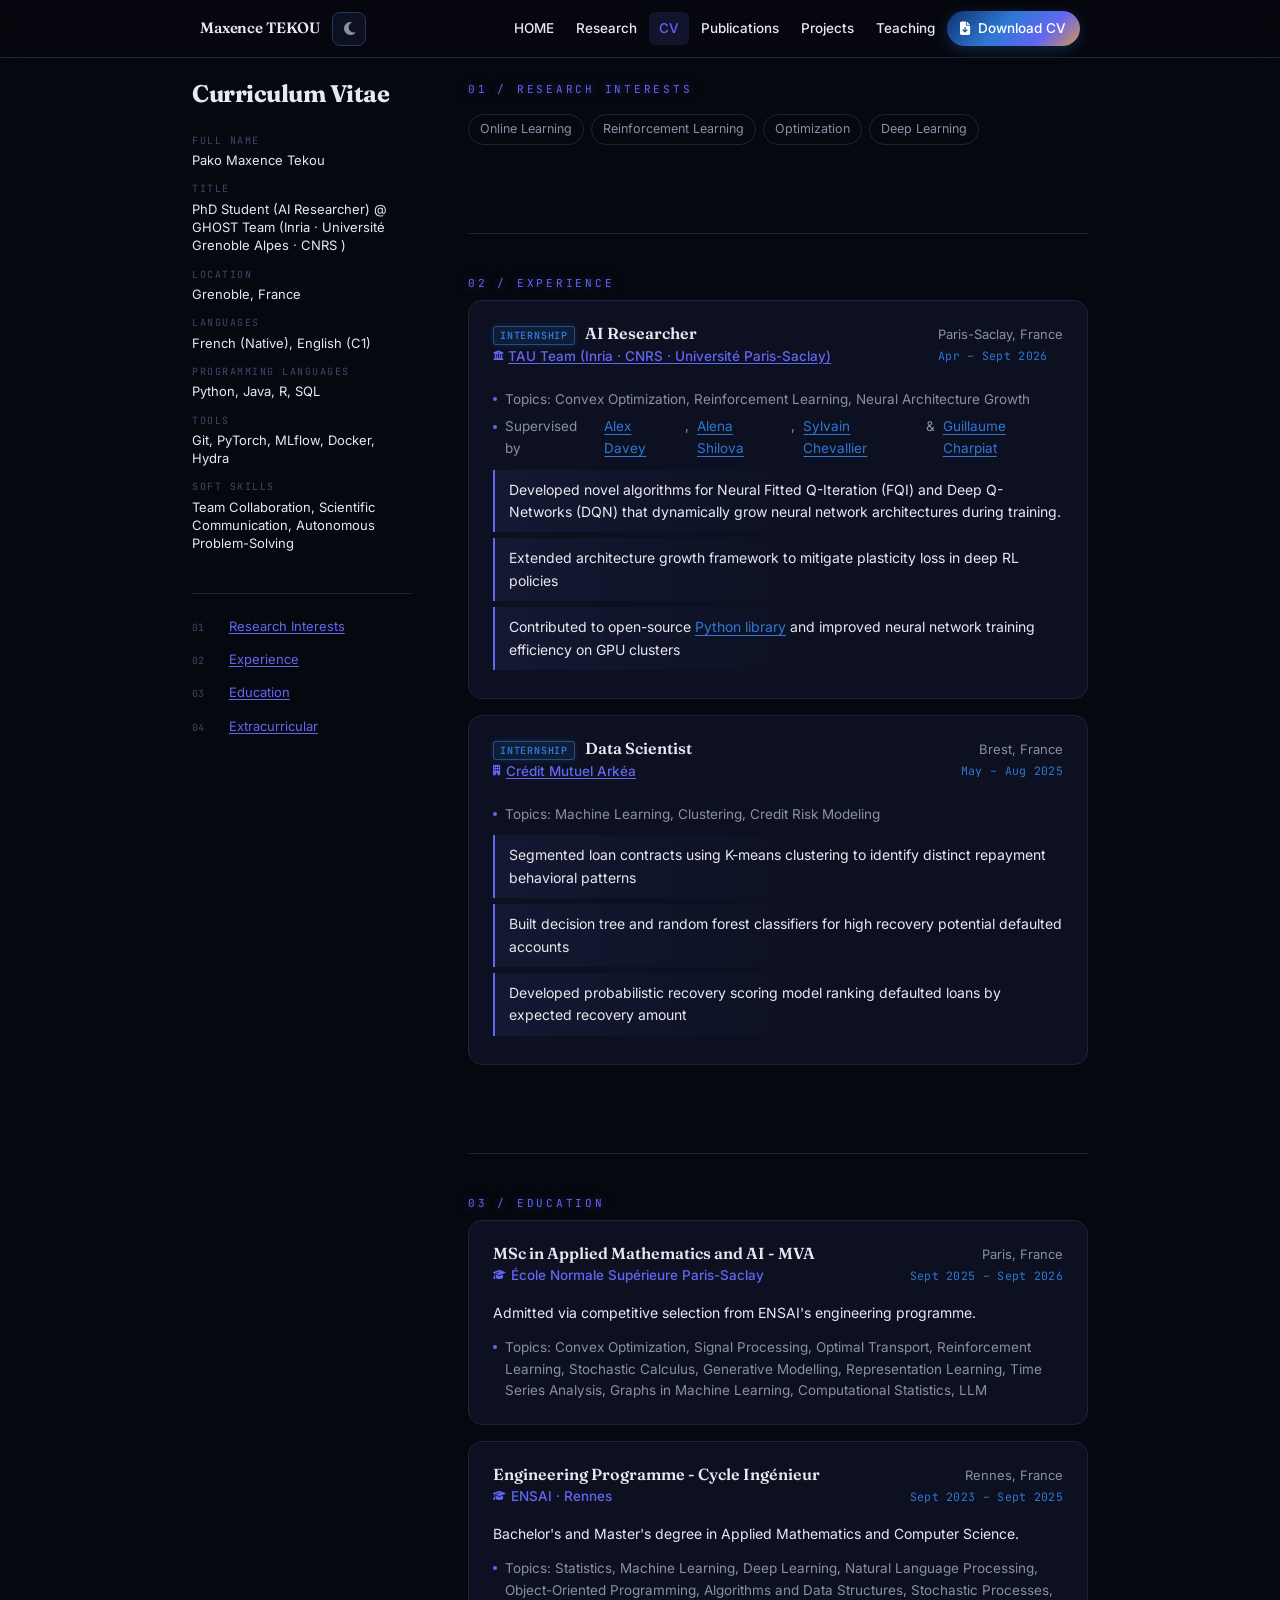
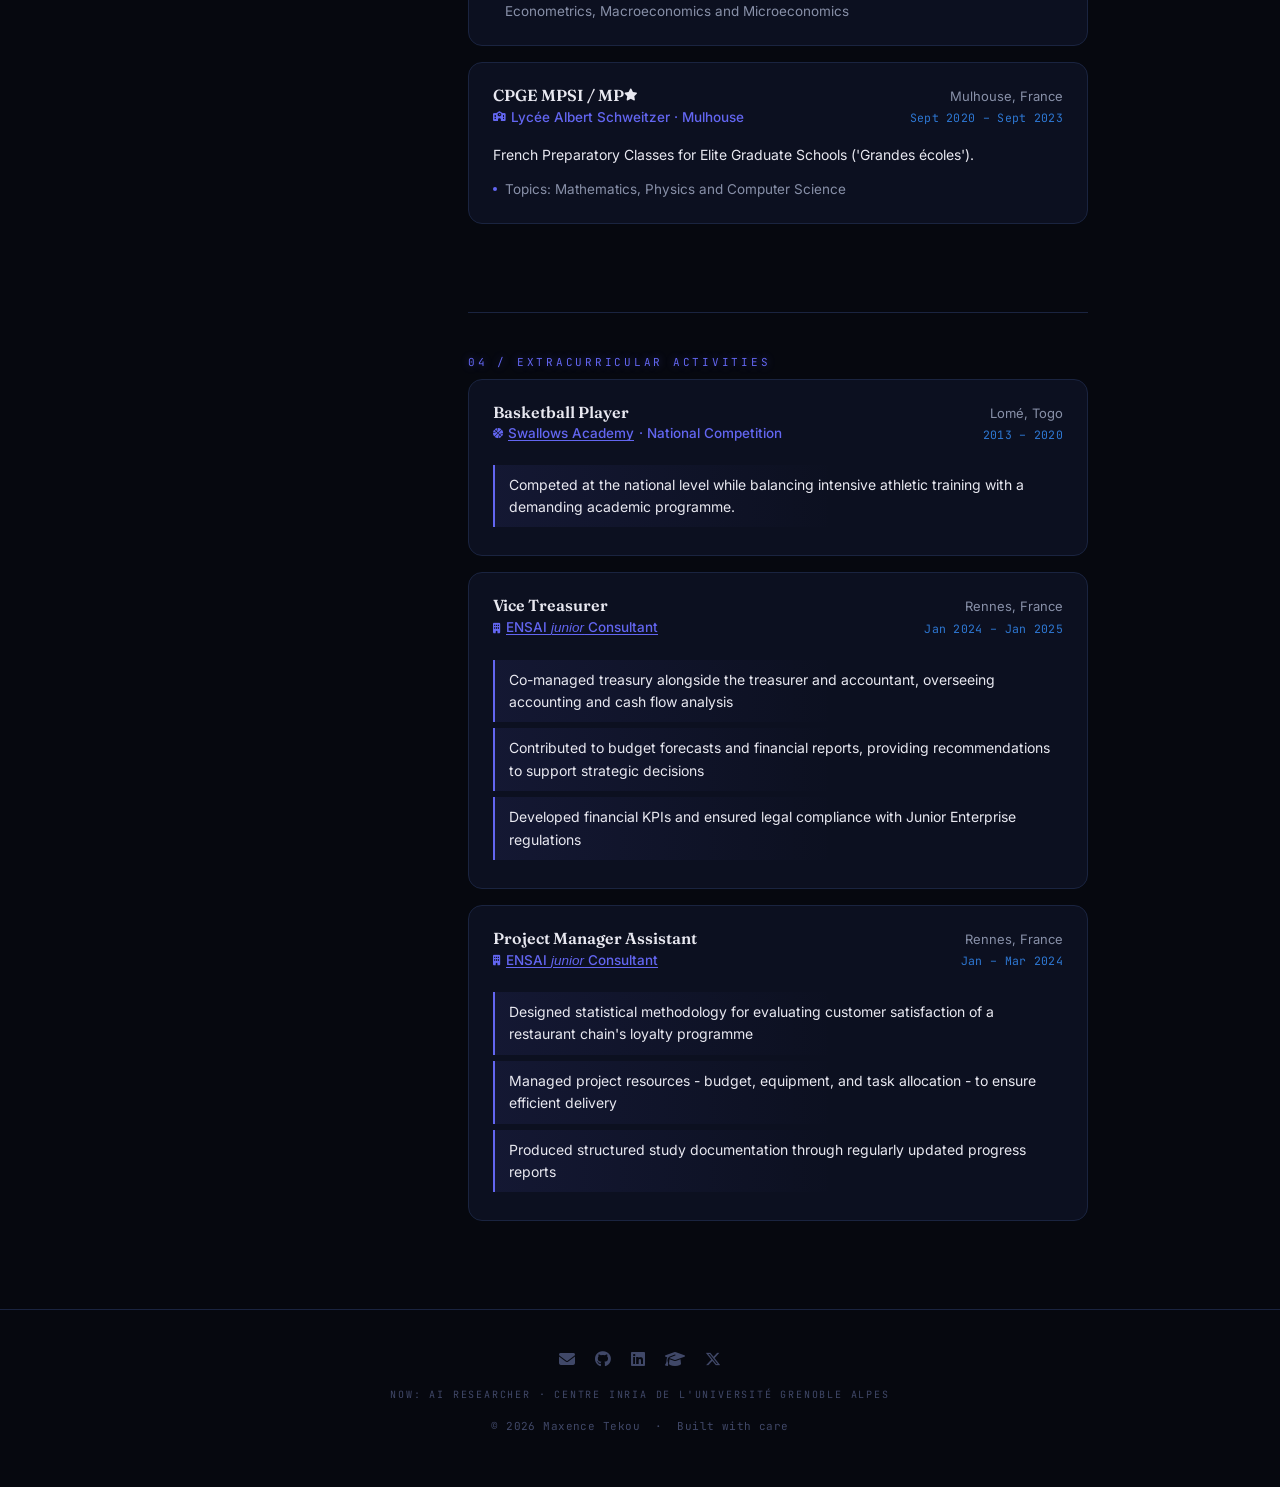
==== commit ad315a8c: "update my CV" ====
--- a/docs/cv.html
+++ b/docs/cv.html
@@ -22,7 +22,7 @@
 <body>
 
   <div id="progress-bar"></div>
-  <canvas id="bg-canvas"></canvas>
+  <!-- <canvas id="bg-canvas"></canvas> -->
 
   <nav class="topnav">
     <div class="nav-left">
@@ -142,7 +142,7 @@
       <div class="item reveal reveal-d3">
         <div class="item-header">
           <div>
-            <div class="item-title">CPGE MPSI / MP★</div>
+            <div class="item-title">CPGE MPSI / MP<i class="fa-solid fa-star fa-xs"></i></div>
             <div class="item-subtitle"><i class="fa-solid fa-school fa-xs"></i> Lycée Albert Schweitzer · Mulhouse</div>
           </div>
           <div class="item-date">Sept 2020 – Sept 2023</div>
@@ -239,6 +239,10 @@
             <dt>Tools</dt>
             <dd>Git, PyTorch, MLflow, Docker, Hydra</dd>
           </div>
+          <div class="cv-info-row">
+            <dt>Soft Skills</dt>
+            <dd>Team Collaboration, Scientific Communication, Autonomous Problem-Solving</dd>
+          </div>
         </dl>
         <nav class="cv-nav">
           <ul>
@@ -246,7 +250,6 @@
             <li><a href="#experience"><span class="nav-num">02</span><span class="nav-label">Experience</span></a></li>
             <li><a href="#education"><span class="nav-num">03</span><span class="nav-label">Education</span></a></li>
             <li><a href="#extracurricular"><span class="nav-num">04</span><span class="nav-label">Extracurricular</span></a></li>
-            <li><a href="#skills"><span class="nav-num">05</span><span class="nav-label">Skills</span></a></li>
           </ul>
         </nav>
       </aside>
@@ -281,11 +284,15 @@
               </div>
             </div>
             <div class="item-description">
-              Topics: Convex Optimization, Reinforcement Learning, Neural Architecture Growth
+              <ul class="edu-list">
+                <li>Topics: Convex Optimization, Reinforcement Learning, Neural Architecture Growth</li>
+                <li>Supervised by <a href="https://alexdavey.github.io/" target="_blank" rel="noopener">Alex Davey</a>, <a href="https://aleshi94.github.io/home/" target="_blank" rel="noopener">Alena Shilova</a>, <a href="https://sylvchev.github.io/" target="_blank" rel="noopener">Sylvain Chevallier</a> &amp; <a href="https://www.lri.fr/~gcharpia/" target="_blank" rel="noopener">Guillaume Charpiat</a></li>
+              </ul>
               <ul style="margin-top: 10px;">
-                <li>Contributed to principled neuron addition criteria based on expressivity bottlenecks for neural architecture growth</li>
+                <li>Developed novel algorithms for Neural Fitted Q-Iteration (FQI) and Deep Q-Networks (DQN) that dynamically grow
+                neural network architectures during training.</li>
                 <li>Extended architecture growth framework to mitigate plasticity loss in deep RL policies</li>
-                <li>Contributed to open-source Python library and improved neural network training efficiency on GPU clusters</li>
+                <li>Contributed to open-source <a href="https://github.com/growingnet" target="_blank" rel="noopener">Python library</a> and improved neural network training efficiency on GPU clusters</li>
               </ul>
             </div>
           </div>
@@ -304,9 +311,11 @@
               </div>
             </div>
             <div class="item-description">
-              Topics: Machine Learning, Clustering, Credit Risk Modeling
+              <ul class="edu-list">
+                <li>Topics: Machine Learning, Clustering, Credit Risk Modeling</li>
+              </ul>
               <ul style="margin-top: 10px;">
-                <li>Segmented 2600 loan contracts using K-means clustering to identify distinct repayment behavioral patterns</li>
+                <li>Segmented loan contracts using K-means clustering to identify distinct repayment behavioral patterns</li>
                 <li>Built decision tree and random forest classifiers for high recovery potential defaulted accounts</li>
                 <li>Developed probabilistic recovery scoring model ranking defaulted loans by expected recovery amount</li>
               </ul>
@@ -321,7 +330,7 @@
           <div class="item reveal reveal-d1">
             <div class="item-header">
               <div>
-                <div class="item-title">M2 MVA - Mathématiques, Vision, Apprentissage</div>
+                <div class="item-title">MSc in Applied Mathematics and AI - MVA</div>
                 <div class="item-subtitle"><i class="fa-solid fa-graduation-cap fa-xs"></i> École Normale Supérieure Paris-Saclay</div>
               </div>
               <div>
@@ -332,7 +341,9 @@
             <div class="item-description">
               Admitted via competitive selection from ENSAI's engineering programme.
               <ul class="edu-list">
-                <li>Topics: Convex Optimization, Signal Processing, Optimal Transport, Reinforcement Learning, Stochastic Calculus, Generative Modelling, Representation Learning, Time Series Analysis, Graphs in Machine Learning, Computational Statistics, LLM</li>
+                <li>Topics: Convex Optimization, Signal Processing, Optimal Transport, Reinforcement Learning, Stochastic Calculus,
+                Generative Modelling, Representation Learning, Time Series Analysis, Graphs in Machine Learning,
+                Computational Statistics, LLM</li>
               </ul>
             </div>
           </div>
@@ -340,7 +351,7 @@
           <div class="item reveal reveal-d2">
             <div class="item-header">
               <div>
-                <div class="item-title">Cycle Ingénieur - Engineering Programme</div>
+                <div class="item-title">Engineering Programme - Cycle Ingénieur</div>
                 <div class="item-subtitle"><i class="fa-solid fa-graduation-cap fa-xs"></i> ENSAI · Rennes</div>
               </div>
               <div>
@@ -351,7 +362,8 @@
             <div class="item-description">
               Bachelor's and Master's degree in Applied Mathematics and Computer Science.
               <ul class="edu-list">
-                <li>Topics: Statistical and Deep Learning, Natural Language Processing, Object-Oriented Programming, Algorithms and Data Structures, Stochastic Processes, Econometrics, Macroeconomics and Microeconomics</li>
+                <li>Topics: Statistics, Machine Learning, Deep Learning, Natural Language Processing, Object-Oriented Programming, Algorithms and
+                Data Structures, Stochastic Processes, Econometrics, Macroeconomics and Microeconomics</li>
               </ul>
             </div>
           </div>
@@ -359,7 +371,7 @@
           <div class="item reveal reveal-d3">
             <div class="item-header">
               <div>
-                <div class="item-title">CPGE MPSI / MP★</div>
+                <div class="item-title">CPGE MPSI / MP<i class="fa-solid fa-star fa-xs"></i></div>
                 <div class="item-subtitle"><i class="fa-solid fa-school fa-xs"></i> Lycée Albert Schweitzer · Mulhouse</div>
               </div>
               <div>
@@ -383,99 +395,58 @@
           <div class="item reveal reveal-d1">
             <div class="item-header">
               <div>
-                <div class="item-title"><!-- Role / Title --></div>
-                <div class="item-subtitle"><!-- Organization · City, Country --></div>
-              </div>
-              <div class="item-date"><!-- Month Year – Month Year --></div>
+                <div class="item-title">Basketball Player</div>
+                <div class="item-subtitle"><i class="fa-solid fa-basketball fa-xs"></i> <a href="https://academie-swallows.com/" target="_blank" rel="noopener">Swallows Academy</a> · National Competition</div>
+              </div>
+              <div>
+                <div class="item-location">Lomé, Togo</div>
+                <div class="item-date">2013 – 2020</div>
+              </div>
             </div>
             <div class="item-description">
               <ul style="margin-top: 10px;">
-                <li><!-- Description bullet --></li>
-              </ul>
-            </div>
-          </div>
-
-          <!-- <div class="dashed-divider"></div> -->
+                <li>Competed at the national level while balancing intensive athletic training with a demanding academic programme.</li>
+              </ul>
+            </div>
+          </div>
 
           <div class="item reveal reveal-d2">
             <div class="item-header">
               <div>
-                <div class="item-title"><!-- Role / Title --></div>
-                <div class="item-subtitle"><!-- Organization · City, Country --></div>
-              </div>
-              <div class="item-date"><!-- Month Year – Month Year --></div>
+                <div class="item-title">Vice Treasurer</div>
+                <div class="item-subtitle"><i class="fa-solid fa-building fa-xs"></i> <a href="http://www.en.ejc.fr/" target="_blank" rel="noopener">ENSAI <em>junior</em> Consultant</a></div>
+              </div>
+              <div>
+                <div class="item-location">Rennes, France</div>
+                <div class="item-date">Jan 2024 – Jan 2025</div>
+              </div>
             </div>
             <div class="item-description">
               <ul style="margin-top: 10px;">
-                <li><!-- Description bullet --></li>
-              </ul>
-            </div>
-          </div>
-
-          <!-- <div class="dashed-divider"></div> -->
+                <li>Co-managed treasury alongside the treasurer and accountant, overseeing accounting and cash flow analysis</li>
+                <li>Contributed to budget forecasts and financial reports, providing recommendations to support strategic decisions</li>
+                <li>Developed financial KPIs and ensured legal compliance with Junior Enterprise regulations</li>
+              </ul>
+            </div>
+          </div>
 
           <div class="item reveal reveal-d3">
             <div class="item-header">
               <div>
-                <div class="item-title"><!-- Role / Title --></div>
-                <div class="item-subtitle"><!-- Organization · City, Country --></div>
-              </div>
-              <div class="item-date"><!-- Month Year – Month Year --></div>
+                <div class="item-title">Project Manager Assistant</div>
+                <div class="item-subtitle"><i class="fa-solid fa-building fa-xs"></i> <a href="http://www.en.ejc.fr/" target="_blank" rel="noopener">ENSAI <em>junior</em> Consultant</a></div>
+              </div>
+              <div>
+                <div class="item-location">Rennes, France</div>
+                <div class="item-date">Jan – Mar 2024</div>
+              </div>
             </div>
             <div class="item-description">
               <ul style="margin-top: 10px;">
-                <li><!-- Description bullet --></li>
-              </ul>
-            </div>
-          </div>
-        </section>
-
-        <!-- 05 / Skills -->
-        <section id="skills">
-          <p class="section-eyebrow">05 / Skills</p>
-
-          <div class="item reveal reveal-d1">
-            <div class="skill-group">
-              <div class="skill-label"><i class="fa-solid fa-earth-europe fa-xs"></i> Languages</div>
-              <div class="tags">
-                <span class="tag">French (Native)</span>
-                <span class="tag">English (Upper-Intermediate)</span>
-              </div>
-            </div>
-            <div class="skill-group">
-              <div class="skill-label"><i class="fa-solid fa-code fa-xs"></i> Programming</div>
-              <div class="tags">
-                <span class="tag">Python</span>
-                <span class="tag">PyTorch</span>
-                <span class="tag">NumPy</span>
-                <span class="tag">Pandas</span>
-                <span class="tag">Scikit-learn</span>
-                <span class="tag">Java</span>
-                <span class="tag">R</span>
-                <span class="tag">SQL</span>
-              </div>
-            </div>
-            <div class="skill-group">
-              <div class="skill-label"><i class="fa-solid fa-wrench fa-xs"></i> Tools & Infrastructure</div>
-              <div class="tags">
-                <span class="tag">MLOps (W&B, MLflow)</span>
-                <span class="tag">Docker</span>
-                <span class="tag">Hydra</span>
-                <span class="tag">Git</span>
-                <span class="tag">GPU Clusters</span>
-              </div>
-            </div>
-            <div class="skill-group">
-              <div class="skill-label"><i class="fa-solid fa-brain fa-xs"></i> Specializations</div>
-              <div class="tags">
-                <span class="tag">Deep Learning</span>
-                <span class="tag">Reinforcement Learning</span>
-                <span class="tag">Optimization</span>
-                <span class="tag">Neural Networks</span>
-                <span class="tag">Statistical Learning</span>
-                <span class="tag">Signal Processing</span>
-                <span class="tag">Stochastic Processes</span>
-              </div>
+                <li>Designed statistical methodology for evaluating customer satisfaction of a restaurant chain's loyalty programme</li>
+                <li>Managed project resources - budget, equipment, and task allocation - to ensure efficient delivery</li>
+                <li>Produced structured study documentation through regularly updated progress reports</li>
+              </ul>
             </div>
           </div>
         </section>
@@ -499,7 +470,7 @@
     </div>
   </footer>
 
-  <script src="canvas.js"></script>
+  <!-- <script src="canvas.js"></script> -->
   <script src="shared.js"></script>
 </body>
 </html>
